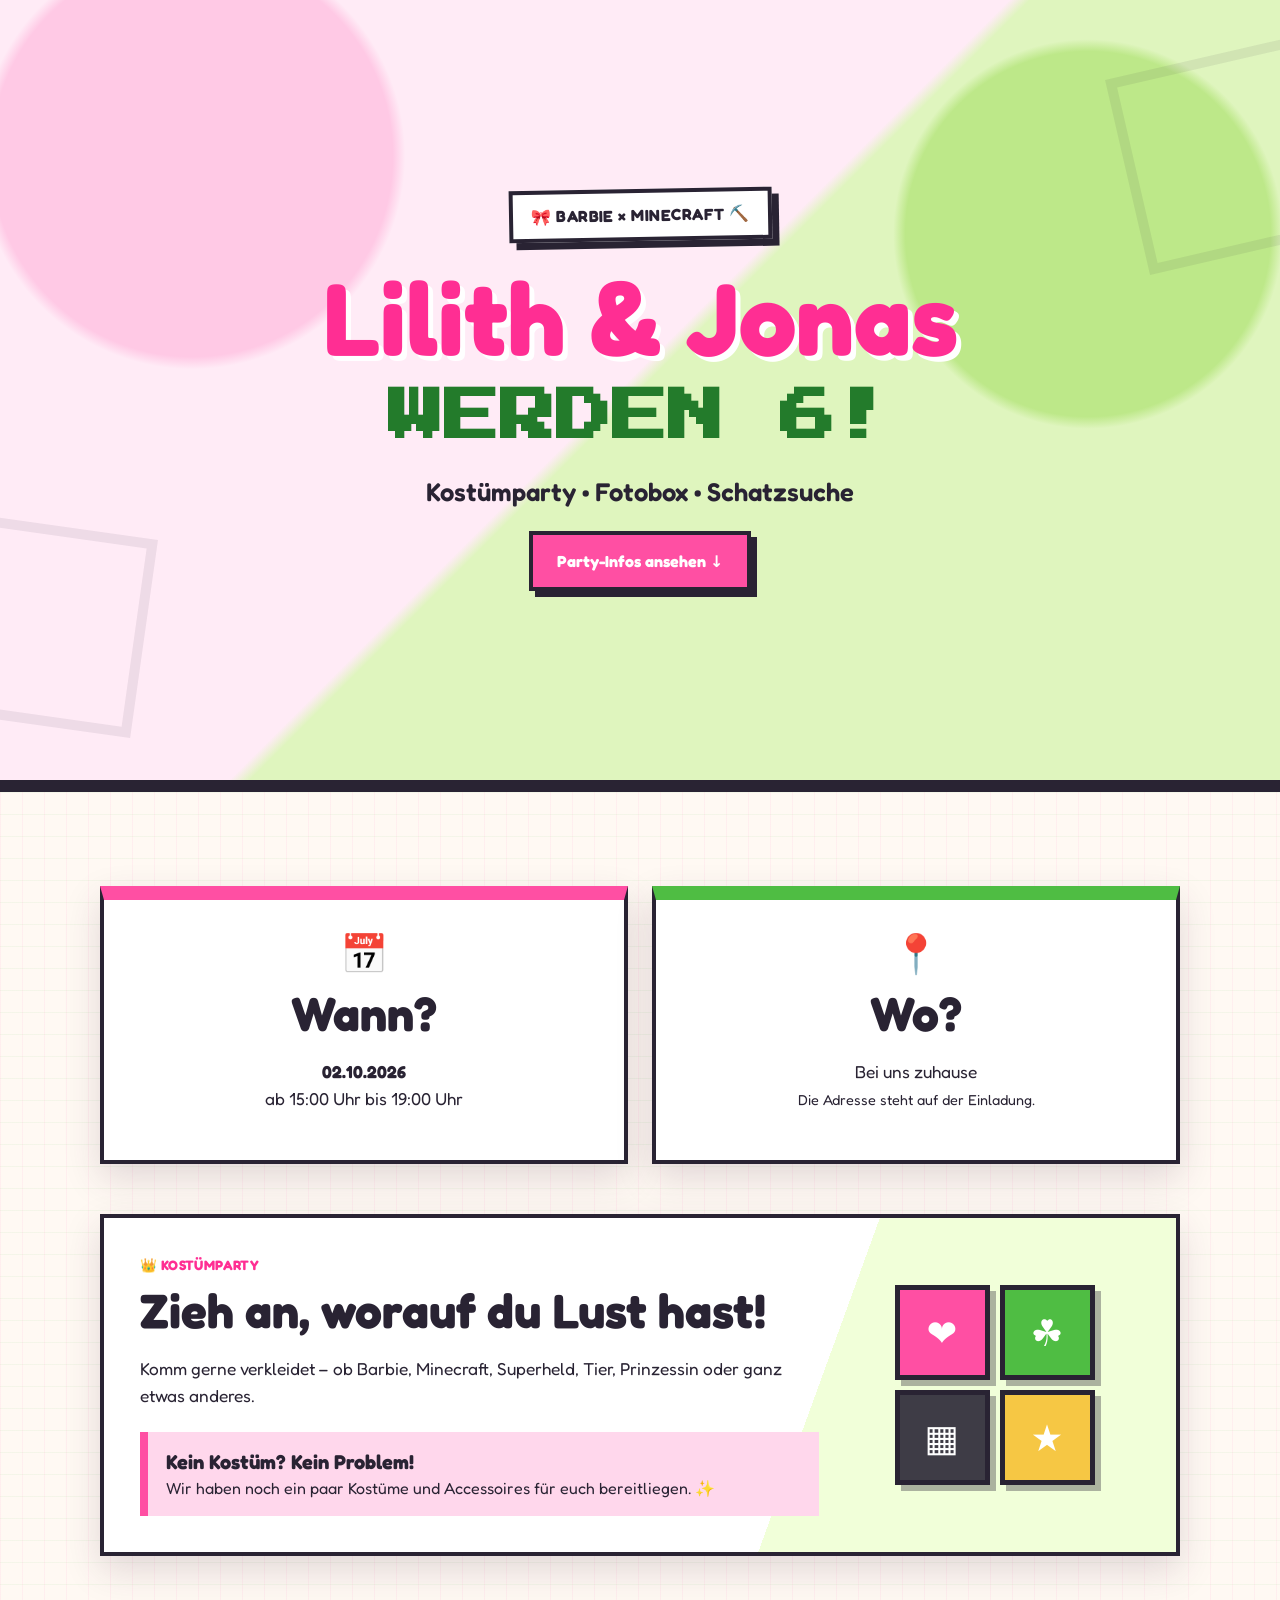
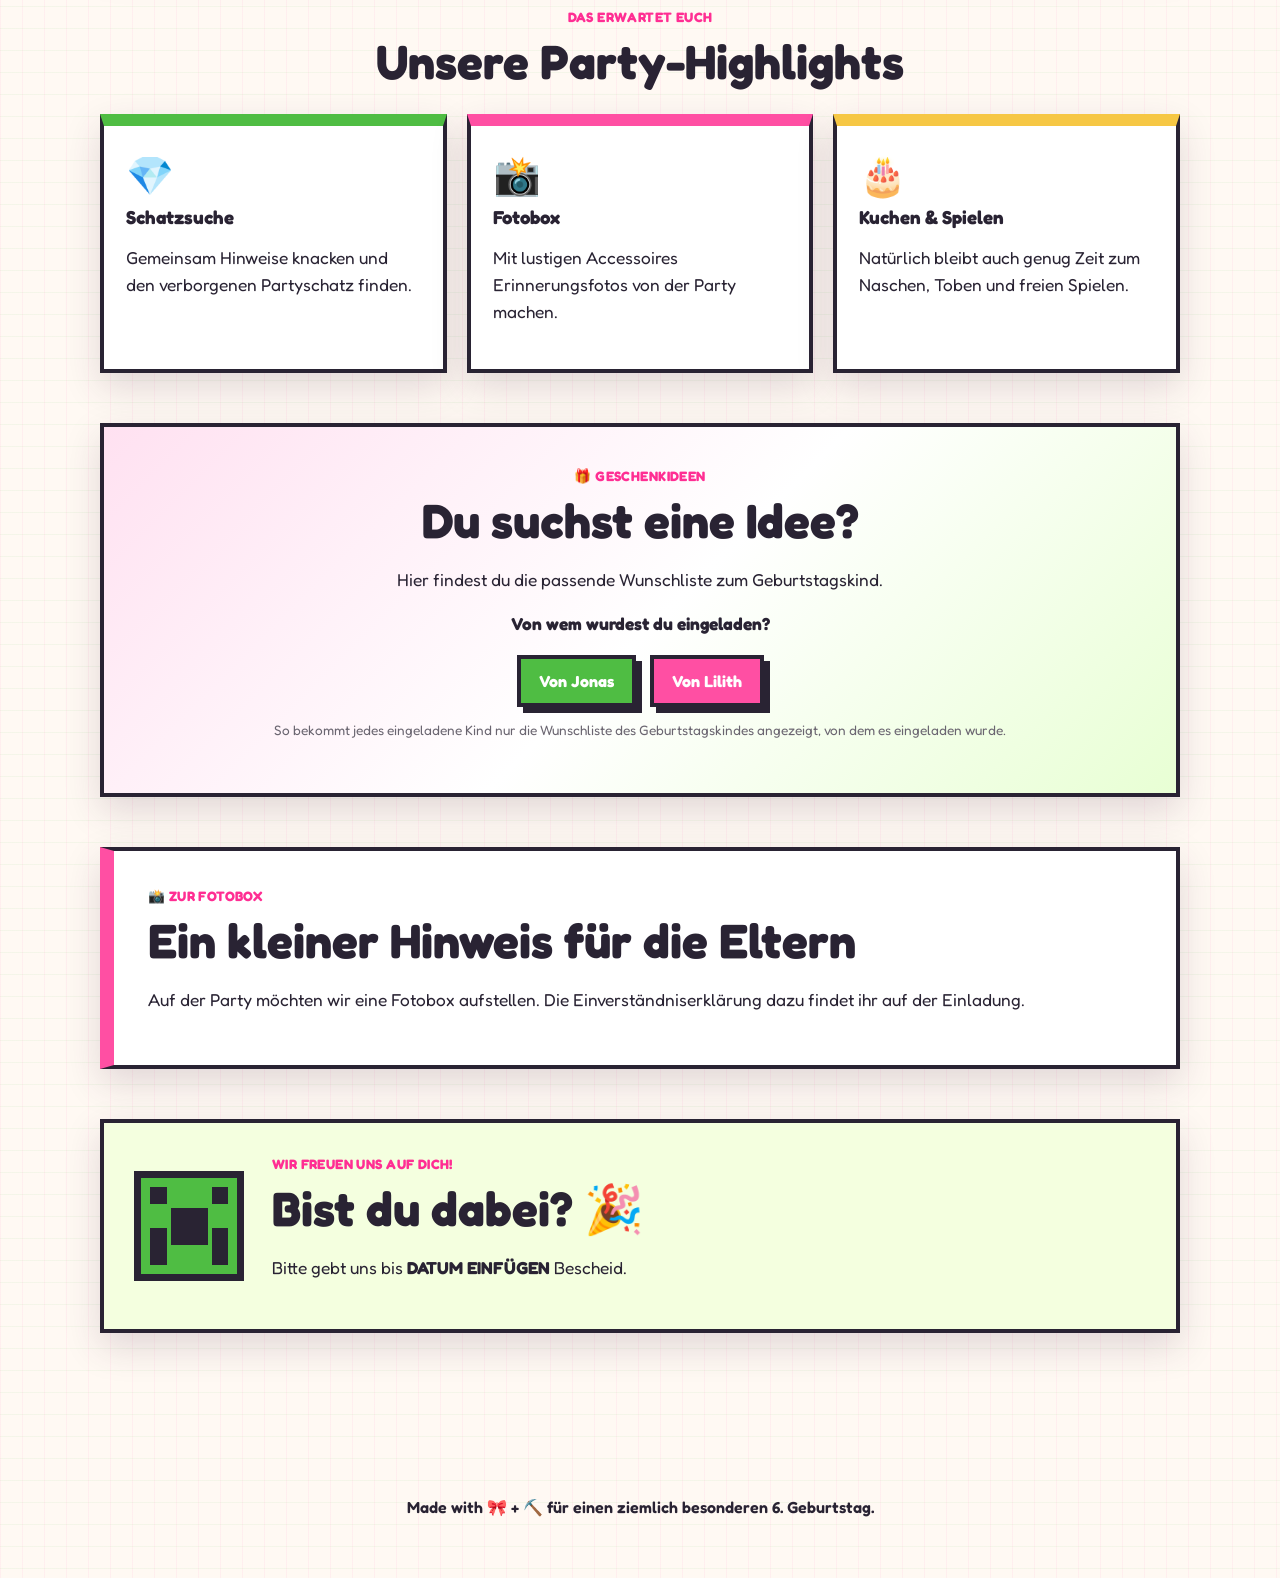
==== index.html @ b9fcafc7 "Update" ====
<!doctype html>
<html lang="de">
<head>
  <meta charset="utf-8">
  <meta name="viewport" content="width=device-width, initial-scale=1">
  <meta name="theme-color" content="#ff4fa3">
  <title>Lilith & Jonas werden 6!</title>
  <link rel="stylesheet" href="style.css">
</head>
<body>
  <div class="pixel-sky" aria-hidden="true"></div>

  <header class="hero">
    <div class="hero-inner">
      <div class="badge">🎀 BARBIE × MINECRAFT ⛏️</div>
      <h1>
        <span>Lilith &amp; Jonas</span>
        <strong>WERDEN 6!</strong>
      </h1>
      <p class="hero-sub">Kostümparty • Fotobox • Schatzsuche</p>
      <a class="cta primary" href="#party">Party-Infos ansehen ↓</a>
    </div>
  </header>

  <main id="party">
    <section class="cards info-grid">
      <article class="card pink">
        <div class="icon">📅</div>
        <h2>Wann?</h2>
        <p><strong>02.10.2026</strong><br>ab 15:00 Uhr bis 19:00 Uhr</p>
      </article>

      <article class="card green">
        <div class="icon">📍</div>
        <h2>Wo?</h2>
        <p>Bei uns zuhause<br><small>Die Adresse steht auf der Einladung.</small></p>
      </article>
    </section>

    <section class="split-section costume">
      <div class="section-copy">
        <span class="eyebrow">👑 Kostümparty</span>
        <h2>Zieh an, worauf du Lust hast!</h2>
        <p>Komm gerne verkleidet – ob Barbie, Minecraft, Superheld, Tier, Prinzessin oder ganz etwas anderes.</p>
        <div class="notice">
          <strong>Kein Kostüm? Kein Problem!</strong>
          <span>Wir haben noch ein paar Kostüme und Accessoires für euch bereitliegen. ✨</span>
        </div>
      </div>
      <div class="pixel-art" aria-label="Dekoration">
        <div class="block pink-block">❤</div>
        <div class="block green-block">☘</div>
        <div class="block black-block">▦</div>
        <div class="block gold-block">★</div>
      </div>
    </section>

    <section class="events">
      <span class="eyebrow">Das erwartet euch</span>
      <h2>Unsere Party-Highlights</h2>
      <div class="event-grid">
        <article class="event-card">
          <div class="event-emoji">💎</div>
          <h3>Schatzsuche</h3>
          <p>Gemeinsam Hinweise knacken und den verborgenen Partyschatz finden.</p>
        </article>
        <article class="event-card">
          <div class="event-emoji">📸</div>
          <h3>Fotobox</h3>
          <p>Mit lustigen Accessoires Erinnerungsfotos von der Party machen.</p>
        </article>
        <article class="event-card">
          <div class="event-emoji">🎂</div>
          <h3>Kuchen &amp; Spielen</h3>
          <p>Natürlich bleibt auch genug Zeit zum Naschen, Toben und freien Spielen.</p>
        </article>
      </div>
    </section>

    <section class="wishlist">
      <div>
        <span class="eyebrow">🎁 Geschenkideen</span>
        <h2 id="wishlist-title">Du suchst eine Idee?</h2>
        <p id="wishlist-text">Hier findest du die passende Wunschliste zum Geburtstagskind.</p>
      </div>

      <div id="wishlist-jonas" class="wishlist-person" hidden>
        <div class="wishlist-name">⛏️ Jonas</div>
        <a class="cta wishlist-btn"
           href="https://www.amazon.de/registries/gl/guest-view/292BCFZWU3ILB?ref_=cm_sw_r_cp_ud_ggr-subnav-share_X2VRXAADYX0TKFY9KPNA"
           target="_blank"
           rel="noopener noreferrer">
          🎁 Jonas' Wunschliste öffnen
        </a>
      </div>

      <div id="wishlist-lilith" class="wishlist-person" hidden>
        <div class="wishlist-name">🎀 Lilith</div>
        <a class="cta wishlist-btn"
           href="https://www.amazon.de/"
           target="_blank"
           rel="noopener noreferrer">
          🎁 Liliths Wunschliste öffnen
        </a>
      </div>

      <div id="wishlist-fallback" class="wishlist-fallback">
        <p><strong>Von wem wurdest du eingeladen?</strong></p>
        <div class="wishlist-choice">
          <a class="cta mini green-choice" href="?kind=jonas">Von Jonas</a>
          <a class="cta mini pink-choice" href="?kind=lilith">Von Lilith</a>
        </div>
      </div>

      <p class="tiny">So bekommt jedes eingeladene Kind nur die Wunschliste des Geburtstagskindes angezeigt, von dem es eingeladen wurde.</p>
    </section>

    <section class="photo-note">
      <span class="eyebrow">📸 Zur Fotobox</span>
      <h2>Ein kleiner Hinweis für die Eltern</h2>
      <p>Auf der Party möchten wir eine Fotobox aufstellen. Die Einverständniserklärung dazu findet ihr auf der Einladung.</p>
    </section>

    <section class="rsvp">
      <div class="creeper" aria-hidden="true">
        <span></span><span></span><span></span><span></span><span></span>
      </div>
      <div>
        <span class="eyebrow">Wir freuen uns auf dich!</span>
        <h2>Bist du dabei? 🎉</h2>
        <p>Bitte gebt uns bis <strong>DATUM EINFÜGEN</strong> Bescheid.</p>
      </div>
    </section>
  </main>

  <footer>
    <p>Made with 🎀 + ⛏️ für einen ziemlich besonderen 6. Geburtstag.</p>
  </footer>

  <script>
    const params = new URLSearchParams(window.location.search);
    const kind = (params.get("kind") || "").toLowerCase();

    const jonas = document.getElementById("wishlist-jonas");
    const lilith = document.getElementById("wishlist-lilith");
    const fallback = document.getElementById("wishlist-fallback");
    const title = document.getElementById("wishlist-title");
    const text = document.getElementById("wishlist-text");

    if (kind === "jonas") {
      jonas.hidden = false;
      fallback.hidden = true;
      title.textContent = "Geschenkideen für Jonas";
      text.textContent = "Du wurdest von Jonas eingeladen? Dann findest du hier seine Wunschliste.";
    } else if (kind === "lilith") {
      lilith.hidden = false;
      fallback.hidden = true;
      title.textContent = "Geschenkideen für Lilith";
      text.textContent = "Du wurdest von Lilith eingeladen? Dann findest du hier ihre Wunschliste.";
    }
  </script>

</body>
</html>
---- style.css ----
@import url('https://fonts.googleapis.com/css2?family=Fredoka:wght@500;600;700&family=Press+Start+2P&display=swap');

:root{
  --pink:#ff4fa3;
  --pink-soft:#ffd7ec;
  --hot-pink:#ff2e93;
  --green:#4fbd43;
  --green-dark:#237b2b;
  --lime:#a8df63;
  --cream:#fff9f3;
  --ink:#292333;
  --white:#fff;
  --shadow:0 14px 35px rgba(70,40,70,.16);
}

*{box-sizing:border-box}

html{scroll-behavior:smooth}

body{
  margin:0;
  font-family:"Fredoka",system-ui,sans-serif;
  color:var(--ink);
  background:
    linear-gradient(90deg,rgba(255,79,163,.06) 1px,transparent 1px),
    linear-gradient(rgba(79,189,67,.06) 1px,transparent 1px),
    var(--cream);
  background-size:22px 22px;
}

.hero{
  min-height:88vh;
  display:grid;
  place-items:center;
  padding:48px 20px;
  position:relative;
  overflow:hidden;
  background:
    radial-gradient(circle at 15% 20%,#ffc9e5 0 16%,transparent 17%),
    radial-gradient(circle at 85% 30%,#bde889 0 15%,transparent 16%),
    linear-gradient(135deg,#ffebf6 0 49%,#dff5be 50% 100%);
  border-bottom:12px solid var(--ink);
}

.hero:before,.hero:after{
  content:"";
  position:absolute;
  width:180px;height:180px;
  border:10px solid var(--ink);
  transform:rotate(8deg);
  opacity:.08;
}
.hero:before{left:-55px;bottom:55px}
.hero:after{right:-45px;top:55px;transform:rotate(-13deg)}

.hero-inner{
  max-width:900px;
  text-align:center;
  position:relative;
  z-index:1;
}

.badge,.eyebrow{
  display:inline-block;
  font-weight:700;
  letter-spacing:.03em;
  text-transform:uppercase;
}

.badge{
  padding:12px 18px;
  background:var(--white);
  border:4px solid var(--ink);
  box-shadow:7px 7px 0 var(--ink);
  transform:rotate(-1deg);
}

h1{
  margin:28px 0 10px;
  line-height:.95;
}
h1 span{
  display:block;
  font-size:clamp(2.8rem,8vw,6.8rem);
  color:var(--hot-pink);
  text-shadow:5px 5px 0 #fff;
}
h1 strong{
  display:block;
  margin-top:16px;
  font-family:"Press Start 2P",monospace;
  font-size:clamp(1.45rem,4.5vw,3.5rem);
  color:var(--green-dark);
  line-height:1.25;
}

.hero-sub{
  font-size:clamp(1.1rem,3vw,1.6rem);
  font-weight:600;
  margin:24px 0;
}

.cta{
  display:inline-block;
  padding:16px 24px;
  text-decoration:none;
  font-weight:700;
  border:4px solid var(--ink);
  box-shadow:6px 6px 0 var(--ink);
  transition:.16s ease;
}
.cta:hover{transform:translate(3px,3px);box-shadow:3px 3px 0 var(--ink)}
.primary{background:var(--pink);color:white}

main{
  width:min(1080px,calc(100% - 32px));
  margin:0 auto;
  padding:44px 0 70px;
}

section{margin:50px 0}

.info-grid{
  display:grid;
  grid-template-columns:repeat(2,1fr);
  gap:24px;
}

.card,.event-card,.wishlist,.photo-note,.rsvp,.split-section{
  background:white;
  border:4px solid var(--ink);
  box-shadow:var(--shadow);
}

.card{
  padding:30px;
  text-align:center;
}
.card.pink{border-top:14px solid var(--pink)}
.card.green{border-top:14px solid var(--green)}
.icon,.event-emoji{font-size:2.4rem}
.card h2,.event-card h3{margin:.45rem 0}

.split-section{
  display:grid;
  grid-template-columns:1.4fr .6fr;
  gap:30px;
  padding:36px;
  background:linear-gradient(110deg,#fff 0 65%,#f1ffd9 65% 100%);
}

.eyebrow{color:var(--hot-pink);font-size:.85rem}
section h2{font-size:clamp(2rem,5vw,3rem);margin:.4rem 0 1rem}
section p{font-size:1.08rem;line-height:1.55}

.notice{
  margin-top:22px;
  padding:18px;
  background:var(--pink-soft);
  border-left:8px solid var(--pink);
}
.notice strong,.notice span{display:block}
.notice strong{font-size:1.25rem;margin-bottom:4px}

.pixel-art{
  display:grid;
  grid-template-columns:repeat(2,95px);
  justify-content:center;
  align-content:center;
  gap:10px;
}
.block{
  aspect-ratio:1;
  display:grid;
  place-items:center;
  color:white;
  font-size:2.3rem;
  border:5px solid var(--ink);
  box-shadow:6px 6px 0 rgba(41,35,51,.35);
}
.pink-block{background:var(--pink)}
.green-block{background:var(--green)}
.black-block{background:#3e3c46}
.gold-block{background:#f6c744}

.events{text-align:center}
.event-grid{
  margin-top:24px;
  display:grid;
  grid-template-columns:repeat(3,1fr);
  gap:20px;
}
.event-card{
  padding:26px 22px;
  text-align:left;
  min-height:220px;
}
.event-card:nth-child(1){border-top:12px solid var(--green)}
.event-card:nth-child(2){border-top:12px solid var(--pink)}
.event-card:nth-child(3){border-top:12px solid #f6c744}

.wishlist{
  padding:38px;
  text-align:center;
  background:linear-gradient(135deg,#ffe1f1,#fff 52%,#e8ffd4);
}
.wishlist-btn{
  margin:12px 0 4px;
  background:#ffd814;
  color:#1f1f1f;
}
.tiny{font-size:.85rem;color:#6a6570}
code{background:#f1edf2;padding:2px 5px;border-radius:4px}

.photo-note{padding:34px;border-left:14px solid var(--pink)}

.rsvp{
  padding:30px;
  display:flex;
  align-items:center;
  gap:28px;
  background:#f4ffdf;
}
.creeper{
  width:110px;
  height:110px;
  background:var(--green);
  border:7px solid var(--ink);
  display:grid;
  grid-template:repeat(4,1fr)/repeat(4,1fr);
  gap:4px;
  padding:9px;
  flex:0 0 auto;
}
.creeper span{background:var(--ink)}
.creeper span:nth-child(1){grid-area:1/1/2/2}
.creeper span:nth-child(2){grid-area:1/4/2/5}
.creeper span:nth-child(3){grid-area:2/2/4/4}
.creeper span:nth-child(4){grid-area:3/1/5/2}
.creeper span:nth-child(5){grid-area:3/4/5/5}

footer{
  text-align:center;
  padding:28px 18px 45px;
  font-weight:600;
}

@media (max-width:760px){
  .hero{min-height:76vh}
  .info-grid,.event-grid,.split-section{grid-template-columns:1fr}
  .pixel-art{grid-template-columns:repeat(4,58px)}
  .block{font-size:1.5rem}
  .rsvp{align-items:flex-start}
}

@media (max-width:480px){
  main{width:min(100% - 20px,1080px)}
  .badge{font-size:.82rem}
  .card,.event-card,.wishlist,.photo-note,.rsvp,.split-section{border-width:3px}
  .split-section,.wishlist,.photo-note{padding:24px 20px}
  .rsvp{flex-direction:column}
}


.wishlist-person{
  margin:20px auto 8px;
  padding:20px;
  max-width:520px;
  border:3px solid var(--ink);
  background:white;
}
.wishlist-name{
  font-size:1.5rem;
  font-weight:700;
  margin-bottom:12px;
}
.wishlist-choice{
  display:flex;
  gap:14px;
  justify-content:center;
  flex-wrap:wrap;
  margin-top:14px;
}
.cta.mini{
  padding:12px 18px;
}
.green-choice{
  background:var(--green);
  color:white;
}
.pink-choice{
  background:var(--pink);
  color:white;
}
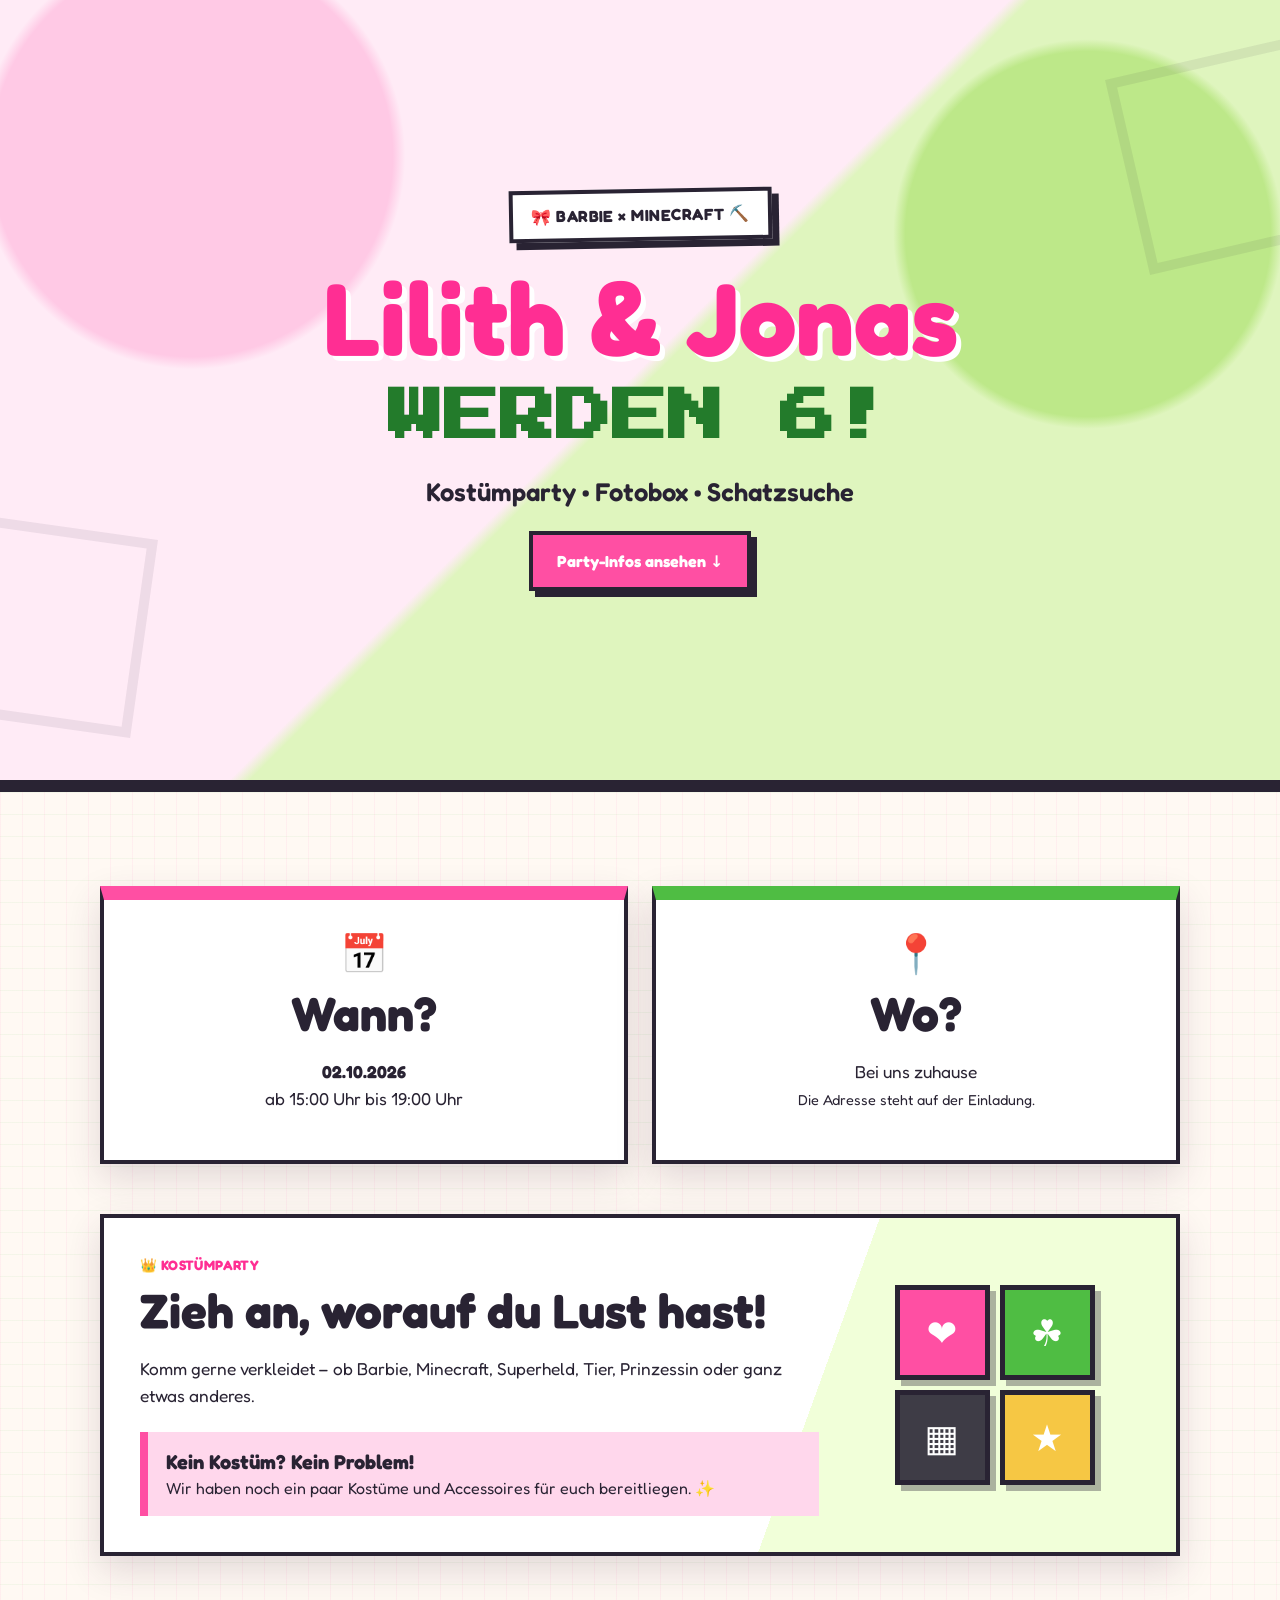
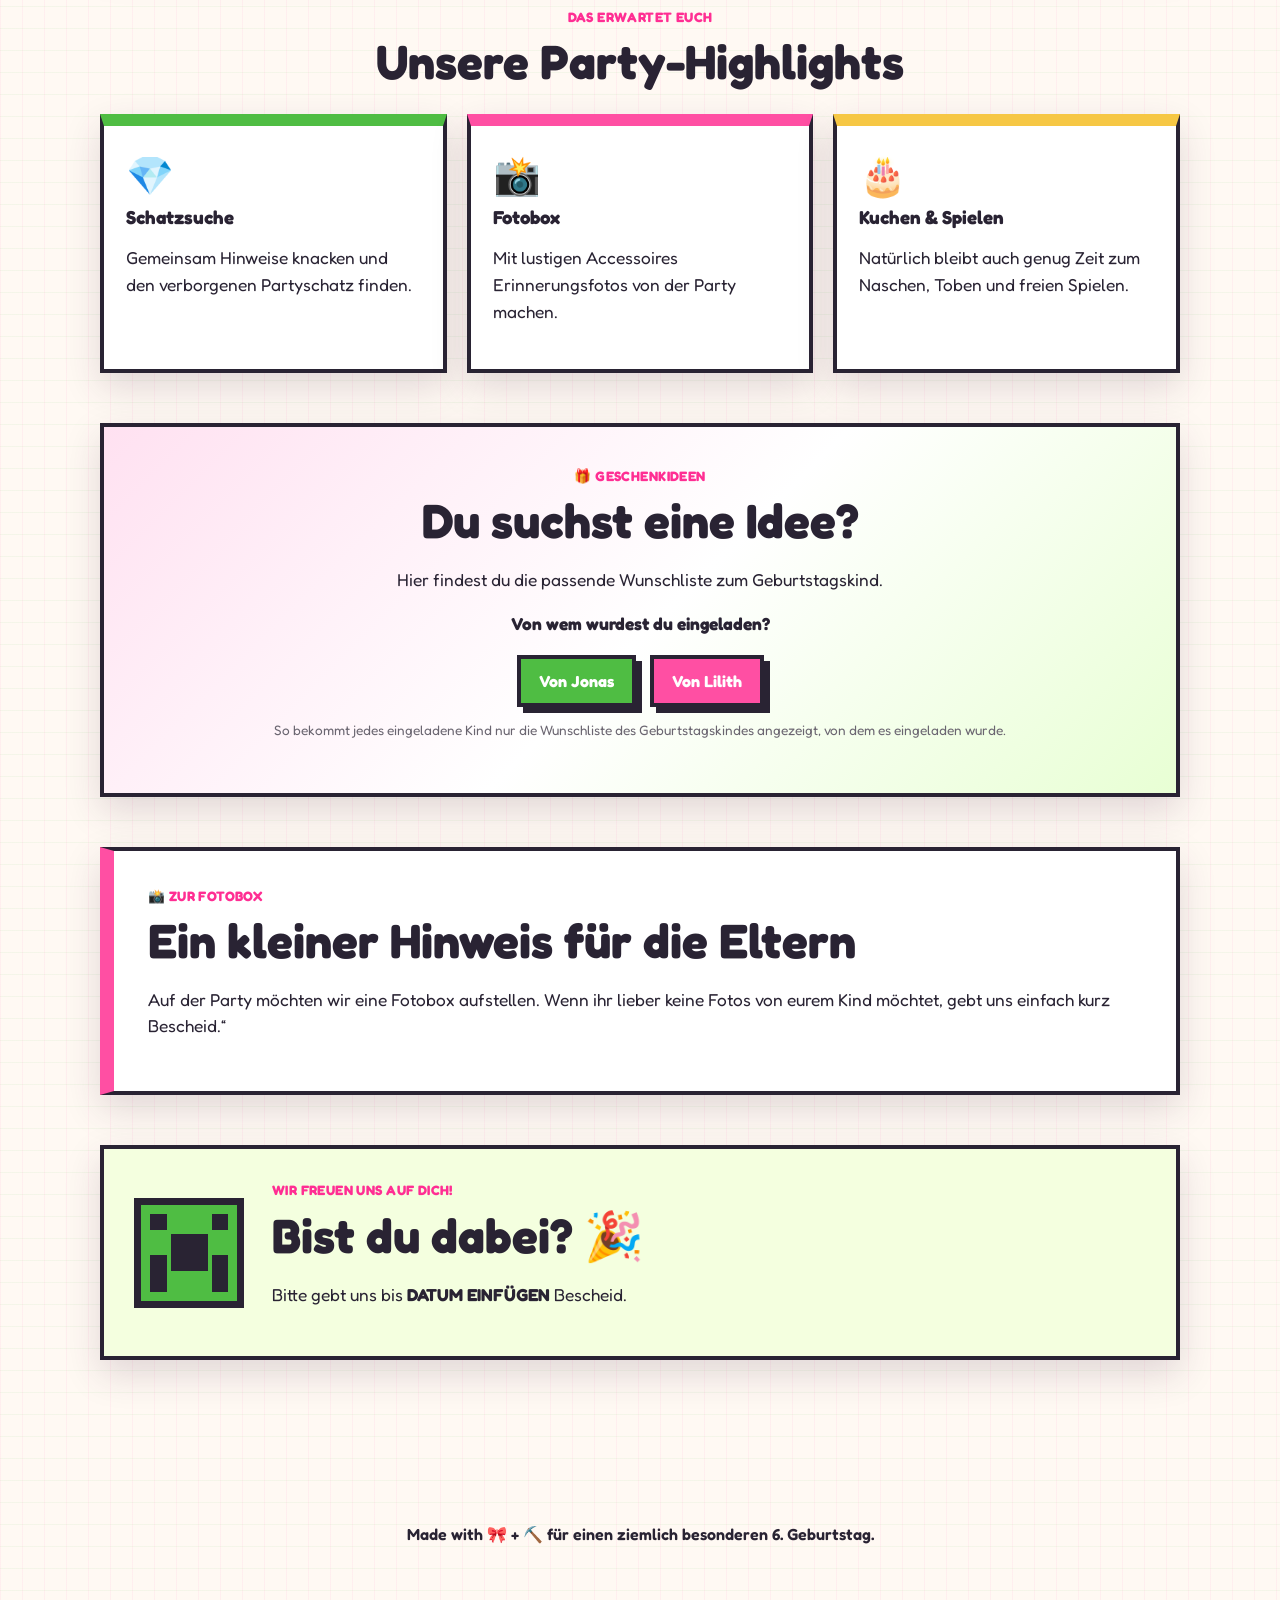
==== commit 348e3fb2: "Update" ====
--- a/index.html
+++ b/index.html
@@ -97,7 +97,7 @@
       <div id="wishlist-lilith" class="wishlist-person" hidden>
         <div class="wishlist-name">🎀 Lilith</div>
         <a class="cta wishlist-btn"
-           href="https://www.amazon.de/"
+           href="https://www.amazon.de/registries/gl/guest-view/V8XU3TS68GVJ?ref_=cm_sw_r_cp_ud_ggr-subnav-share_PNBYF8F6V0CM4G70T52D"
            target="_blank"
            rel="noopener noreferrer">
           🎁 Liliths Wunschliste öffnen
@@ -118,7 +118,7 @@
     <section class="photo-note">
       <span class="eyebrow">📸 Zur Fotobox</span>
       <h2>Ein kleiner Hinweis für die Eltern</h2>
-      <p>Auf der Party möchten wir eine Fotobox aufstellen. Die Einverständniserklärung dazu findet ihr auf der Einladung.</p>
+      <p>Auf der Party möchten wir eine Fotobox aufstellen. Wenn ihr lieber keine Fotos von eurem Kind möchtet, gebt uns einfach kurz Bescheid.“</p>
     </section>
 
     <section class="rsvp">
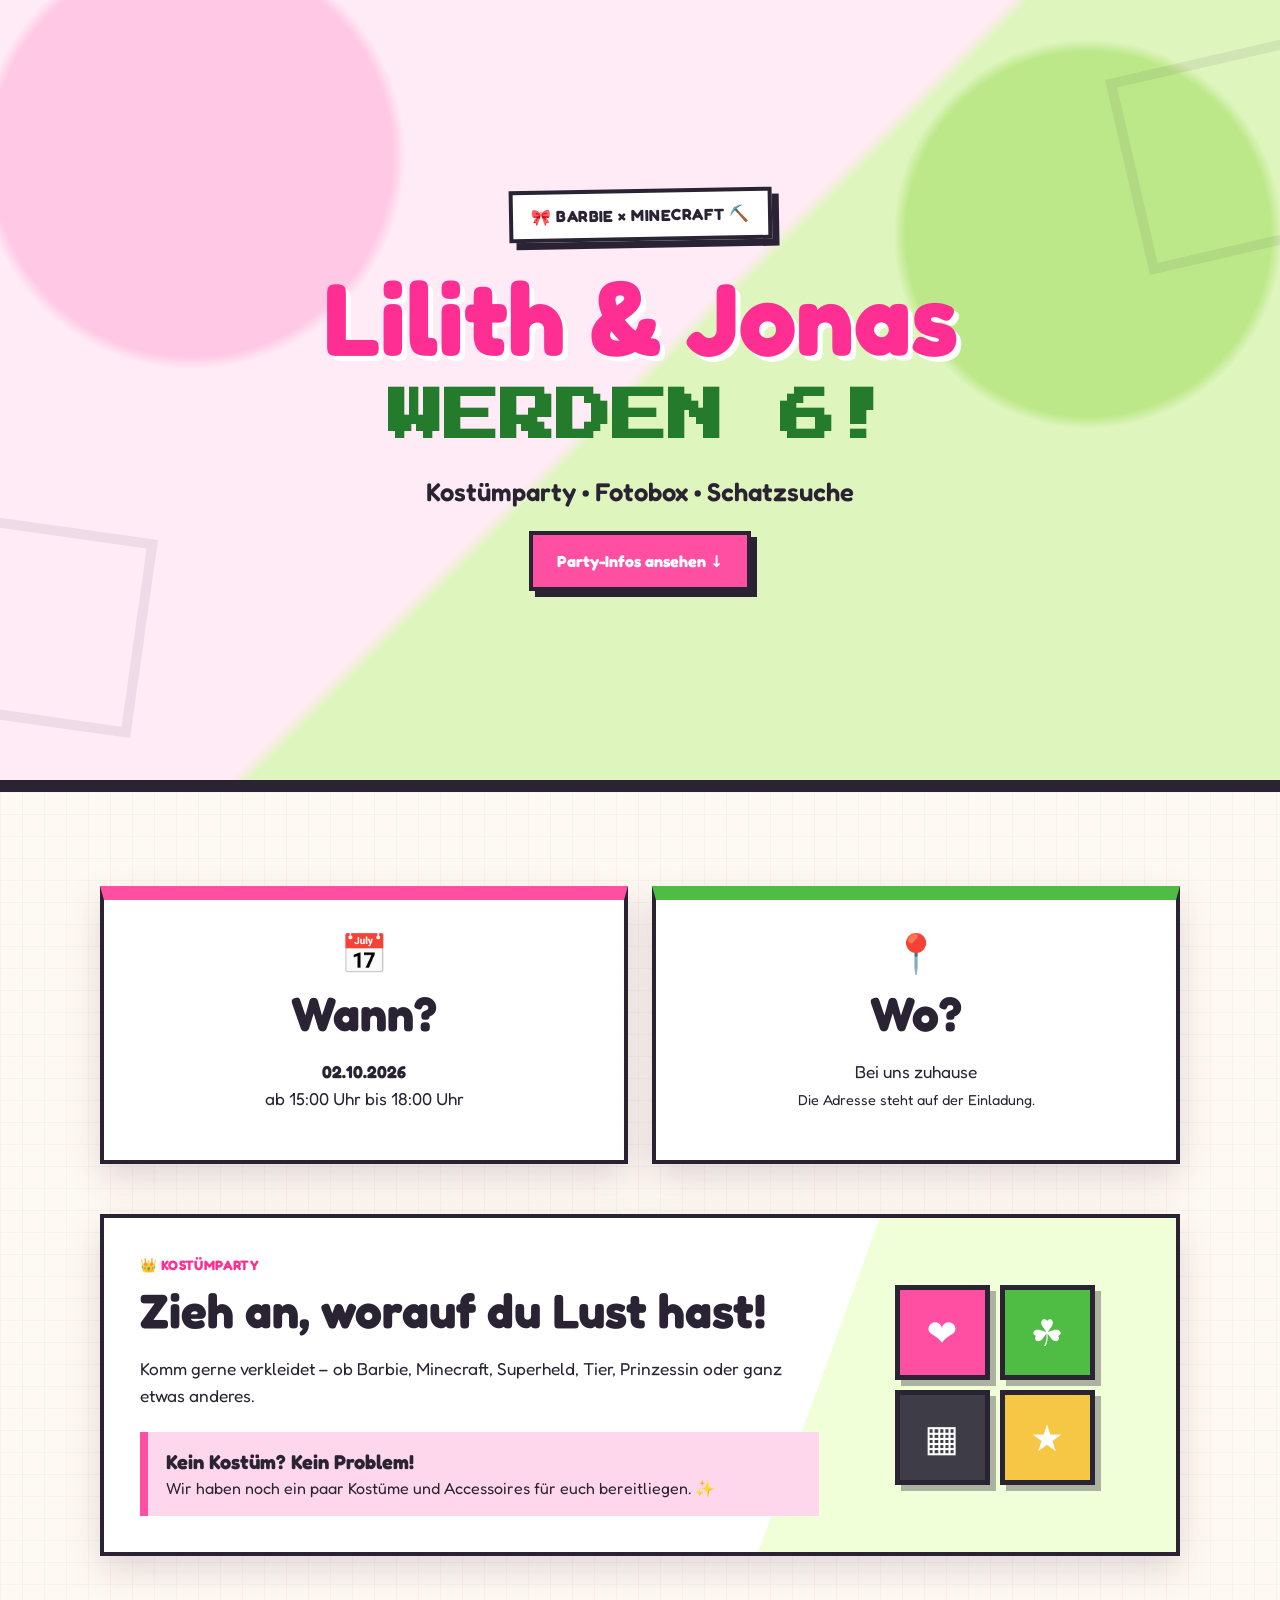
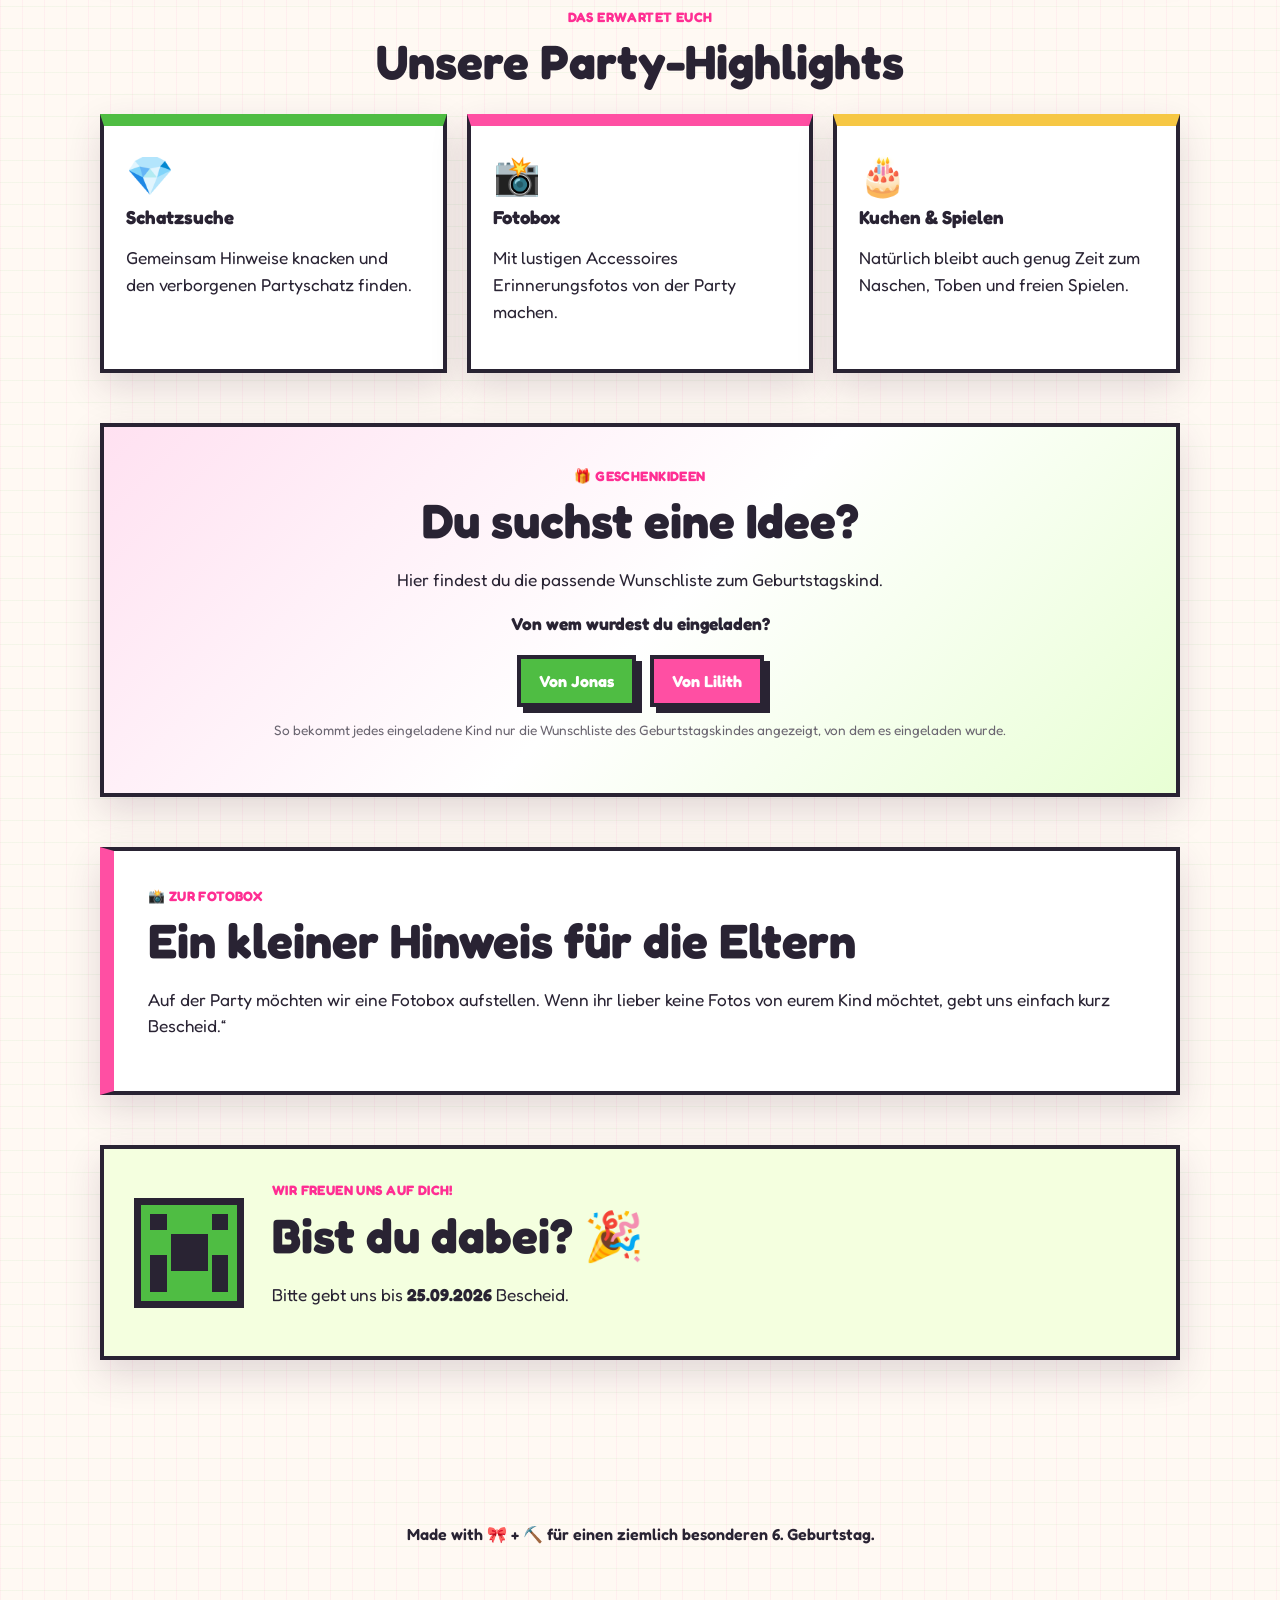
==== commit 0edab6c3: "Update" ====
--- a/index.html
+++ b/index.html
@@ -27,7 +27,7 @@
       <article class="card pink">
         <div class="icon">📅</div>
         <h2>Wann?</h2>
-        <p><strong>02.10.2026</strong><br>ab 15:00 Uhr bis 19:00 Uhr</p>
+        <p><strong>02.10.2026</strong><br>ab 15:00 Uhr bis 18:00 Uhr</p>
       </article>
 
       <article class="card green">
@@ -128,7 +128,7 @@
       <div>
         <span class="eyebrow">Wir freuen uns auf dich!</span>
         <h2>Bist du dabei? 🎉</h2>
-        <p>Bitte gebt uns bis <strong>DATUM EINFÜGEN</strong> Bescheid.</p>
+        <p>Bitte gebt uns bis <strong>25.09.2026</strong> Bescheid.</p>
       </div>
     </section>
   </main>
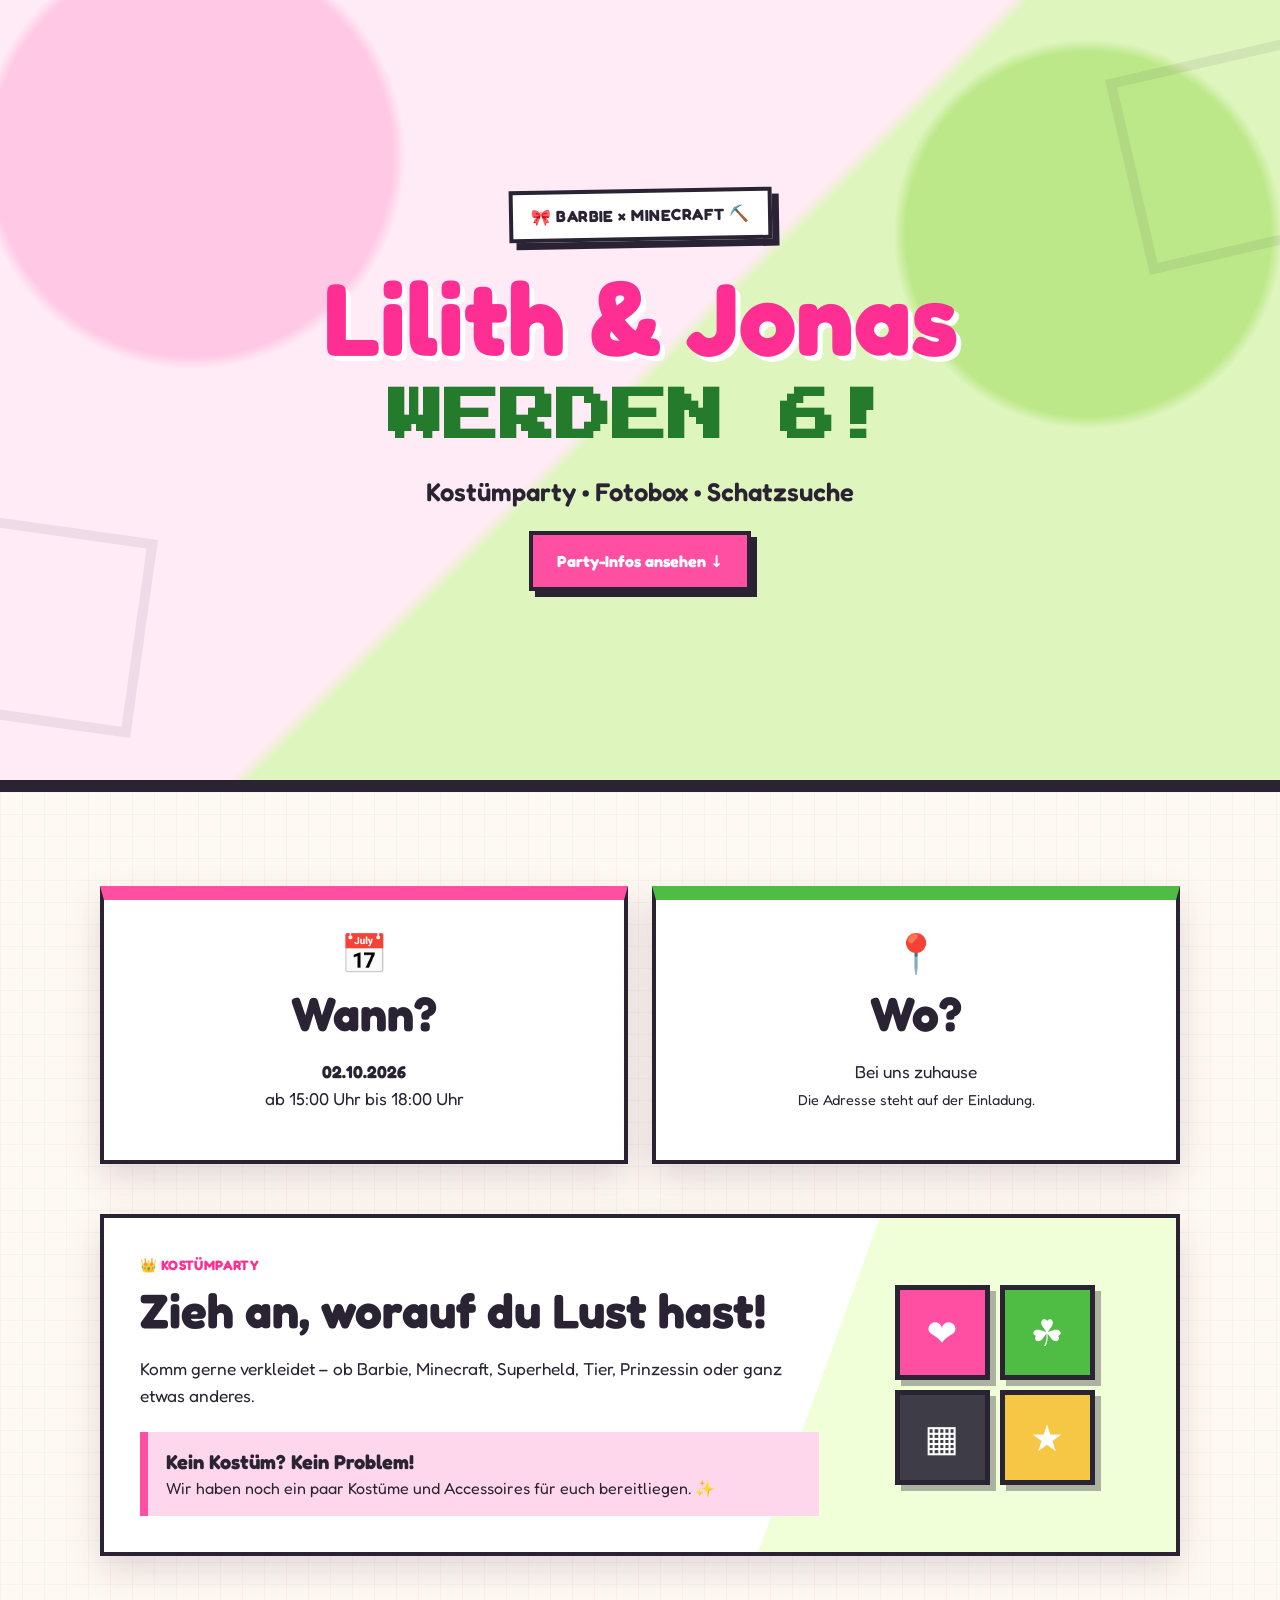
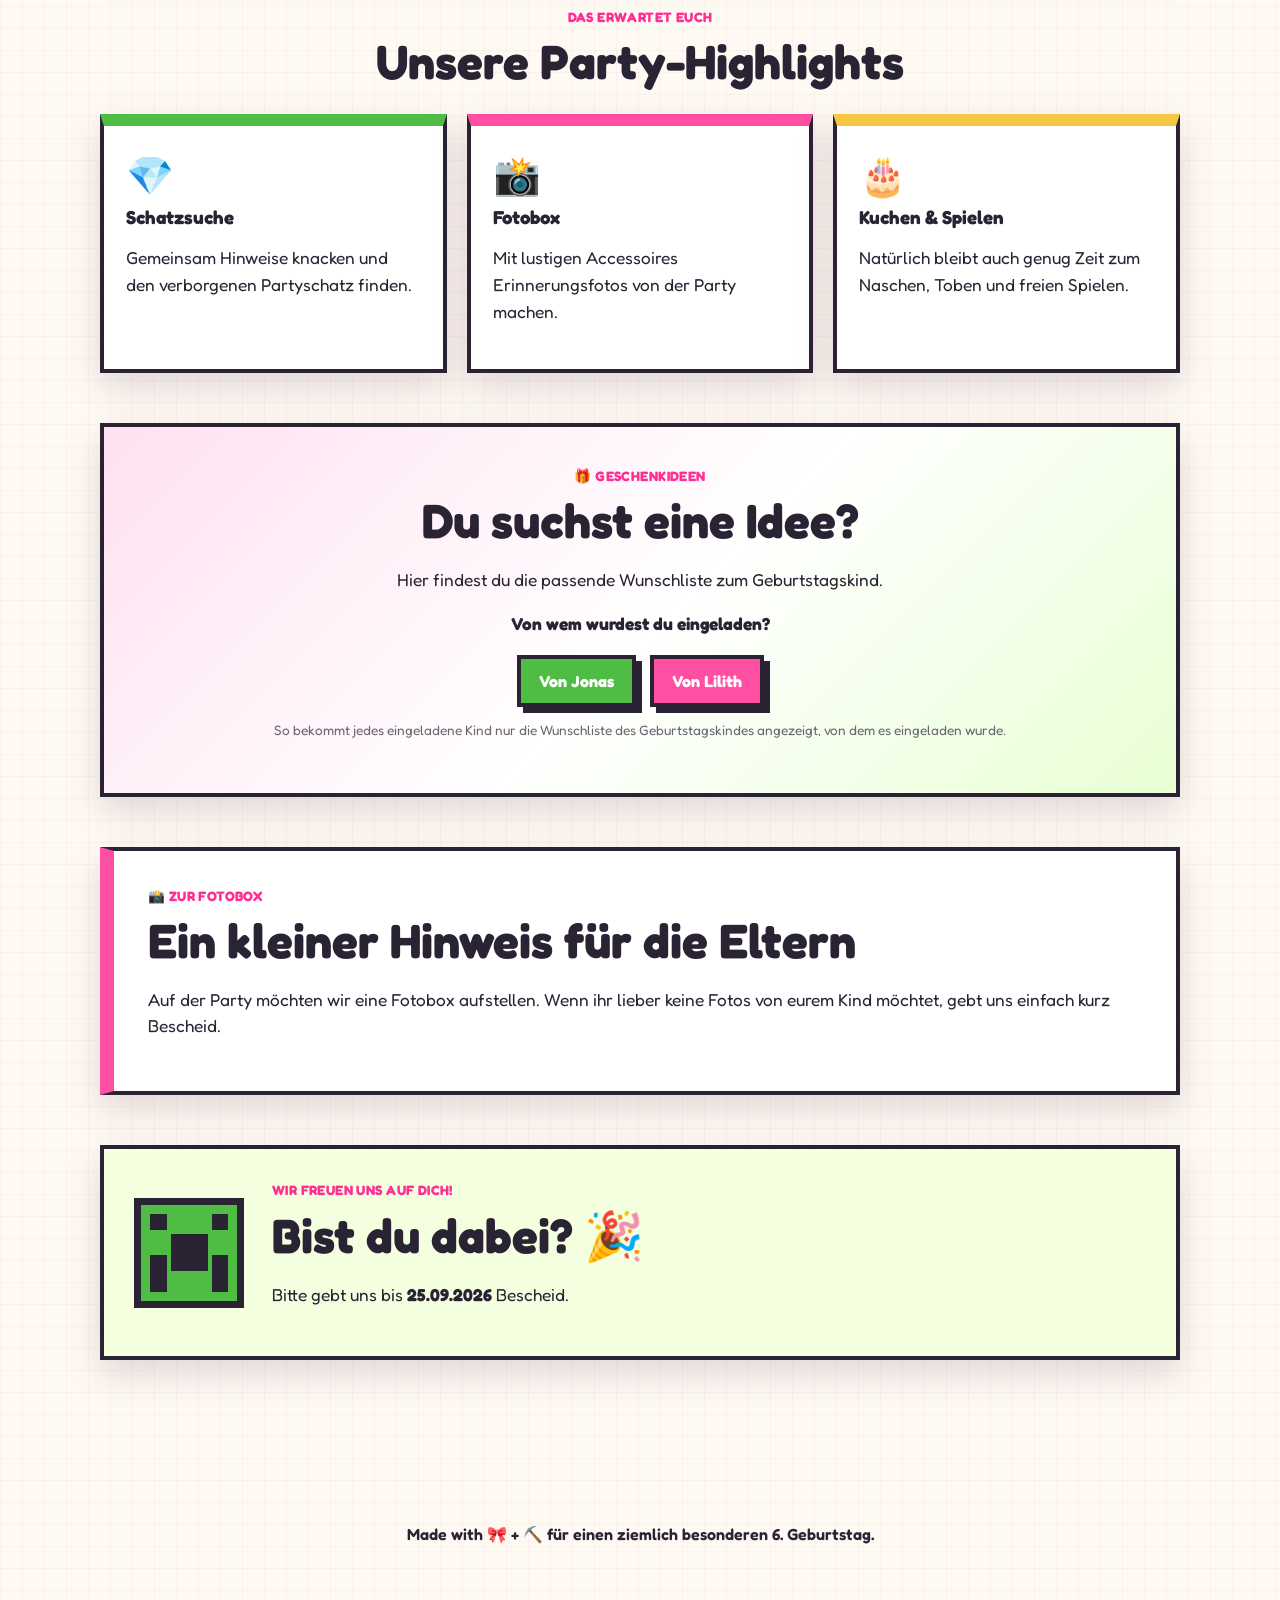
==== commit c12d8499: "Update" ====
--- a/index.html
+++ b/index.html
@@ -118,7 +118,7 @@
     <section class="photo-note">
       <span class="eyebrow">📸 Zur Fotobox</span>
       <h2>Ein kleiner Hinweis für die Eltern</h2>
-      <p>Auf der Party möchten wir eine Fotobox aufstellen. Wenn ihr lieber keine Fotos von eurem Kind möchtet, gebt uns einfach kurz Bescheid.“</p>
+      <p>Auf der Party möchten wir eine Fotobox aufstellen. Wenn ihr lieber keine Fotos von eurem Kind möchtet, gebt uns einfach kurz Bescheid.</p>
     </section>
 
     <section class="rsvp">
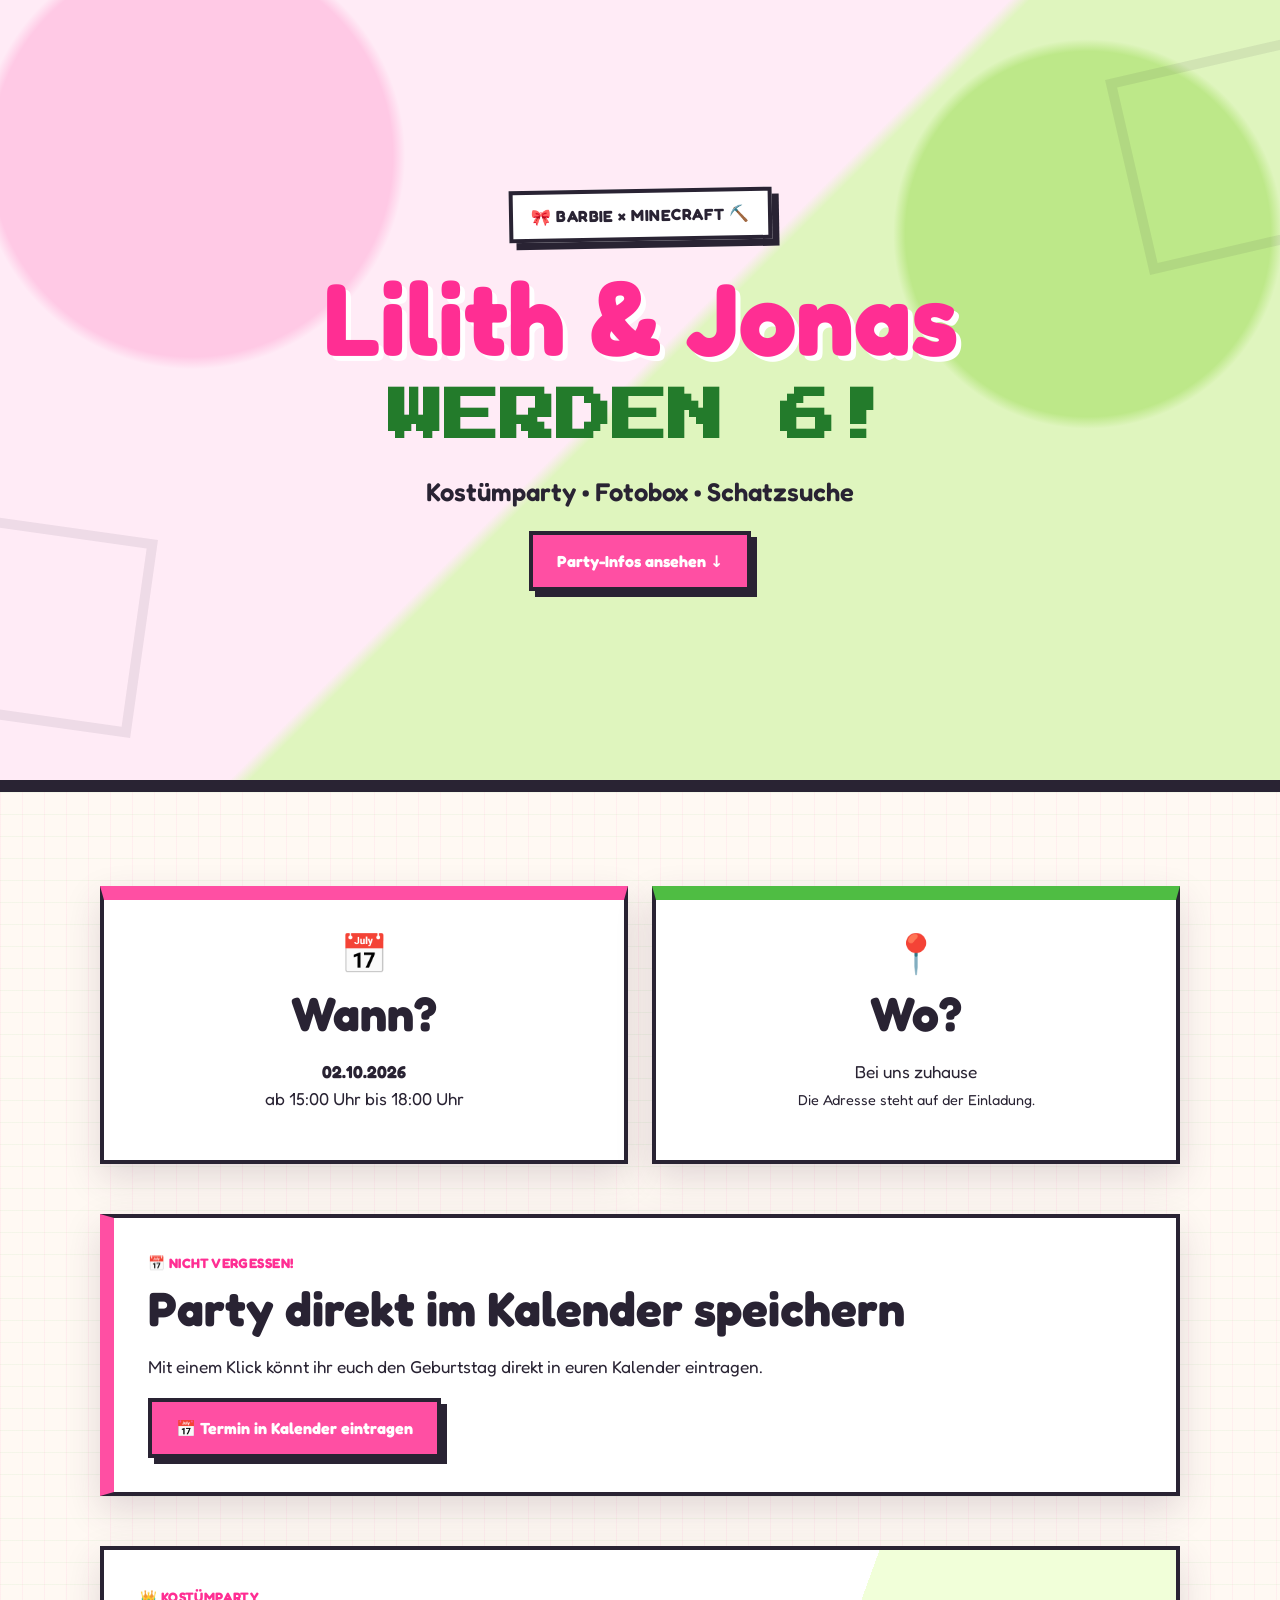
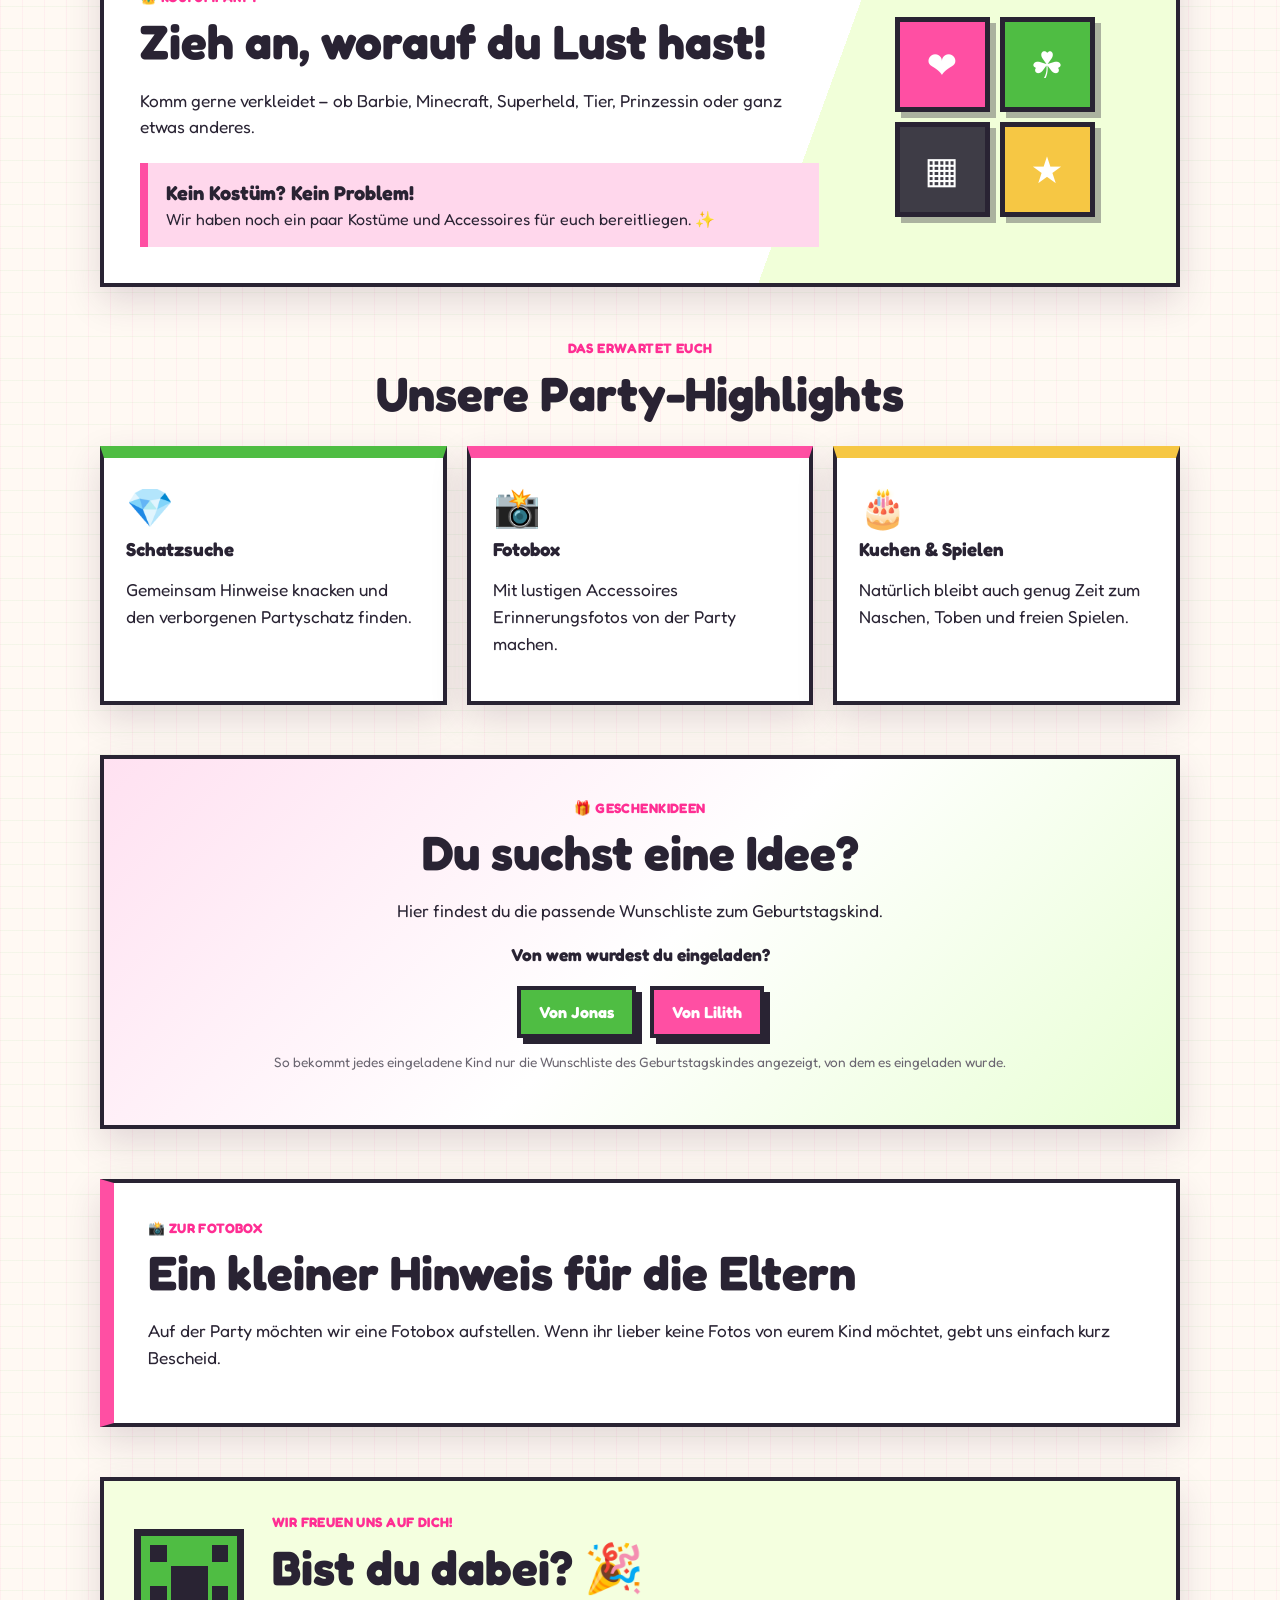
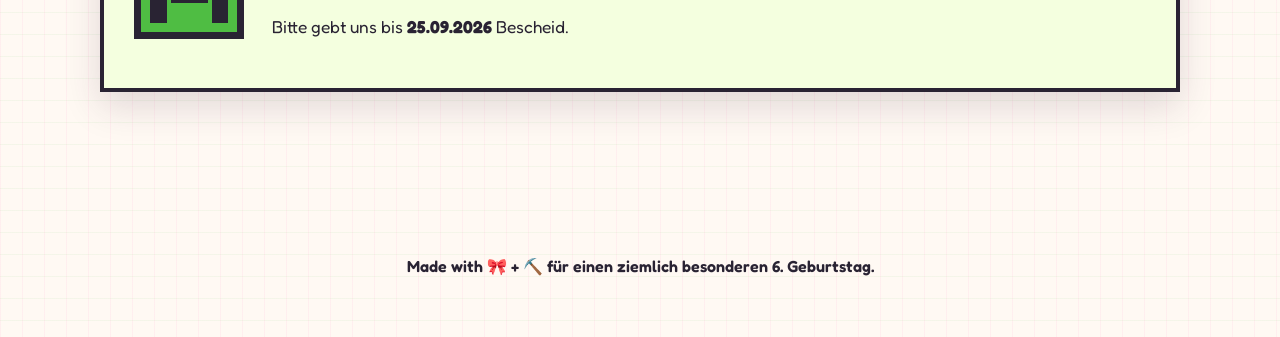
==== commit 25f1b8a4: "update" ====
--- a/index.html
+++ b/index.html
@@ -35,6 +35,15 @@
         <h2>Wo?</h2>
         <p>Bei uns zuhause<br><small>Die Adresse steht auf der Einladung.</small></p>
       </article>
+    </section>
+
+    <section class="photo-note">
+      <span class="eyebrow">📅 Nicht vergessen!</span>
+      <h2>Party direkt im Kalender speichern</h2>
+      <p>Mit einem Klick könnt ihr euch den Geburtstag direkt in euren Kalender eintragen.</p>
+      <a class="cta primary" href="geburtstag.ics">
+        📅 Termin in Kalender eintragen
+      </a>
     </section>
 
     <section class="split-section costume">
@@ -161,4 +170,4 @@
   </script>
 
 </body>
-</html>
+</html>
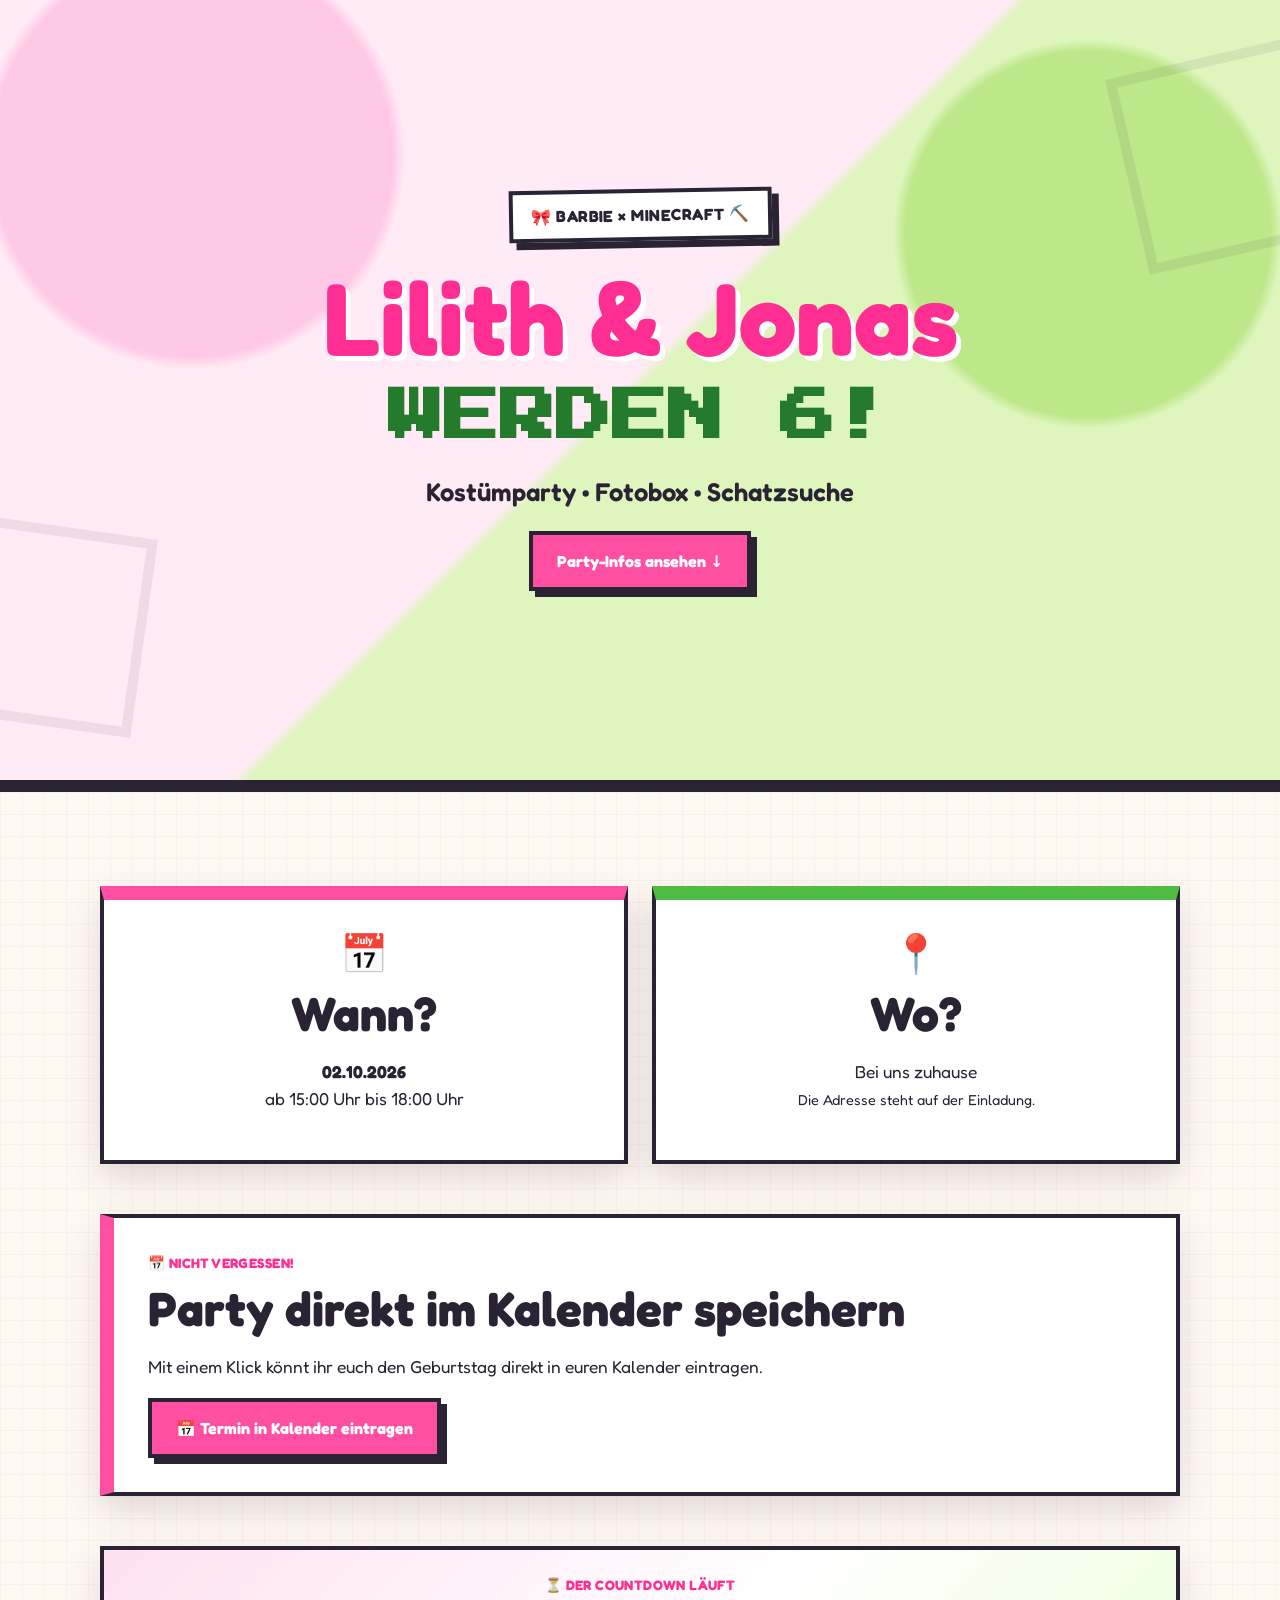
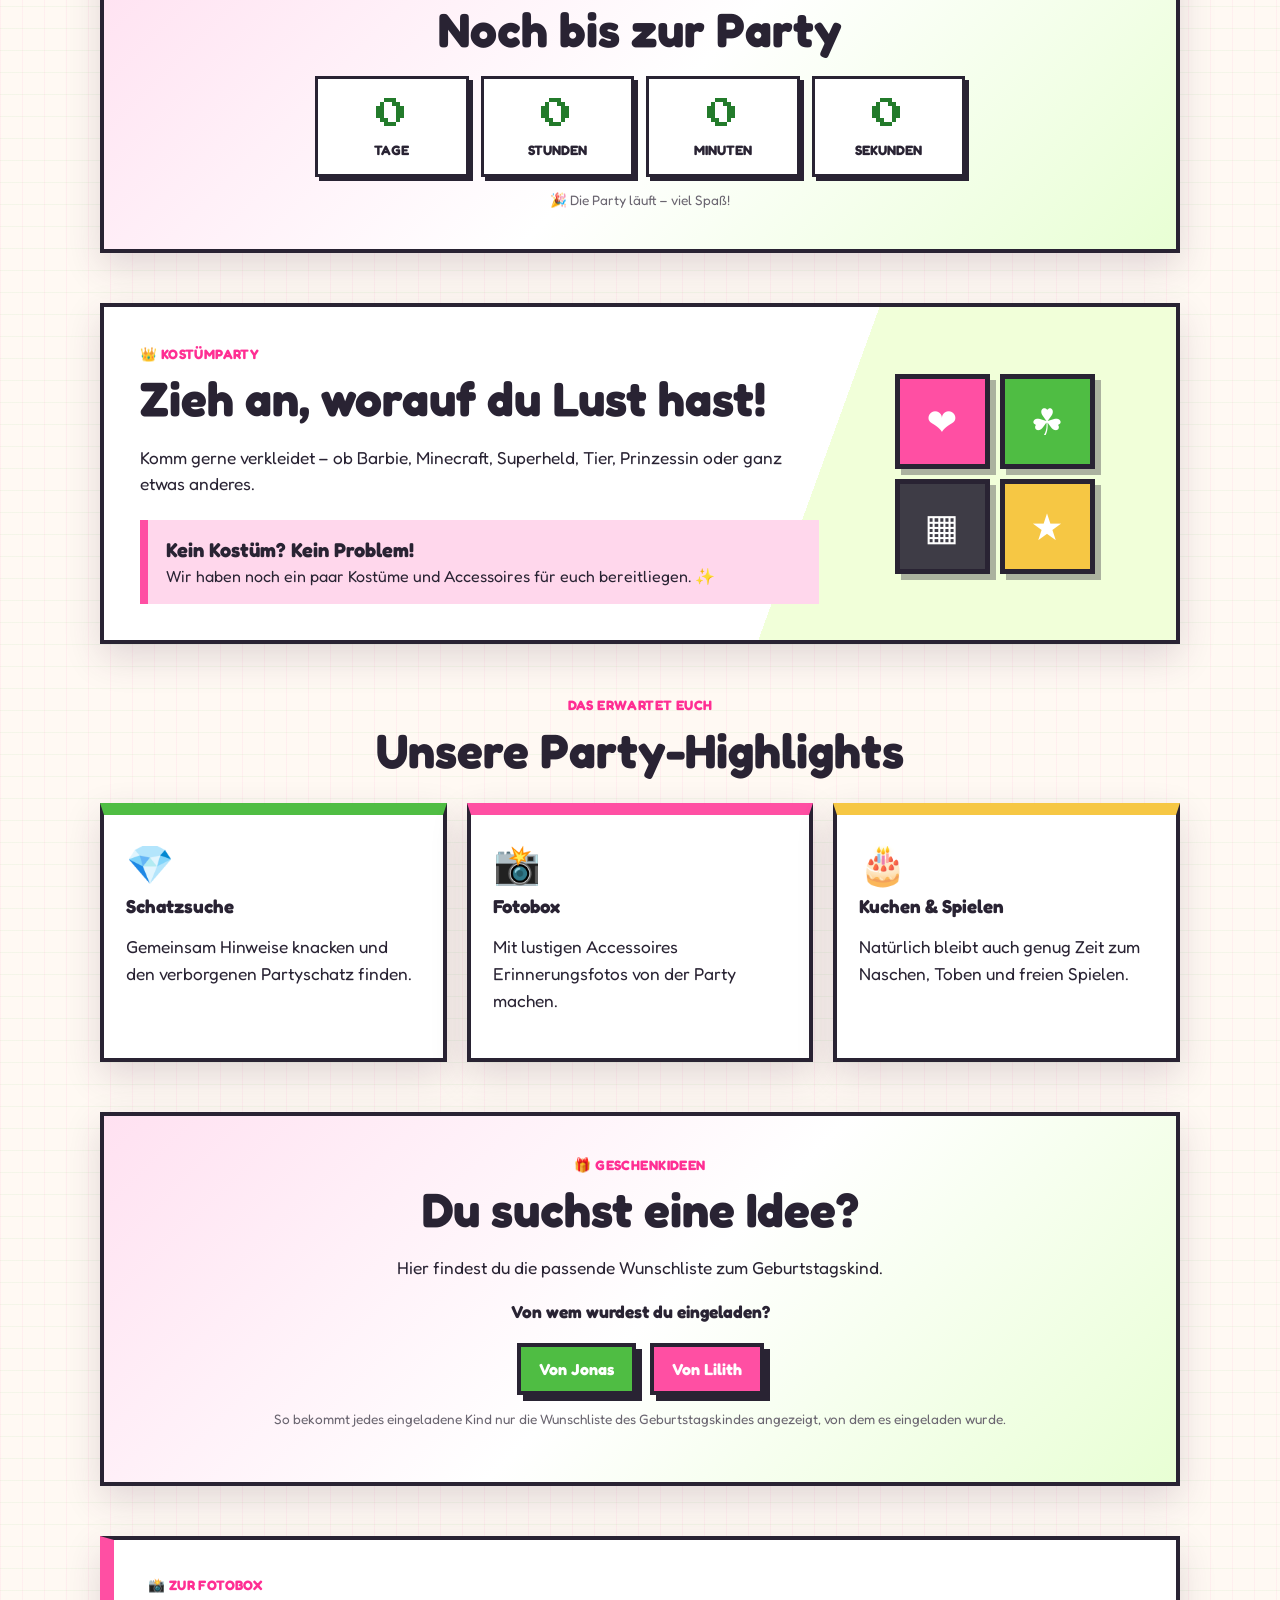
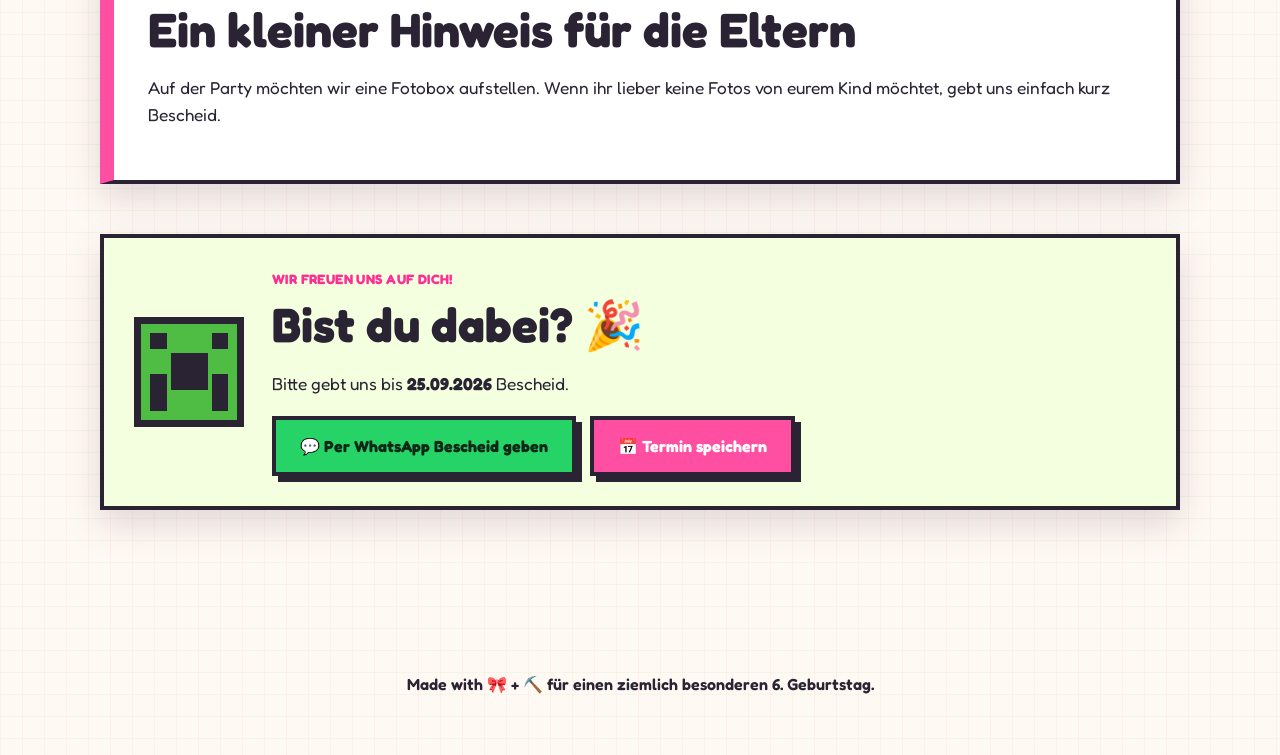
==== commit 2d52db0c: "update" ====
--- a/index.html
+++ b/index.html
@@ -6,6 +6,76 @@
   <meta name="theme-color" content="#ff4fa3">
   <title>Lilith & Jonas werden 6!</title>
   <link rel="stylesheet" href="style.css">
+
+  <style>
+    .countdown-box {
+      margin: 24px 0 0;
+      padding: 24px;
+      text-align: center;
+      background: linear-gradient(135deg, #ffe1f1, #ffffff 52%, #e8ffd4);
+      border: 4px solid var(--ink);
+      box-shadow: var(--shadow);
+    }
+
+    .countdown-box h2 {
+      margin-bottom: 18px;
+    }
+
+    .countdown-grid {
+      display: grid;
+      grid-template-columns: repeat(4, minmax(70px, 1fr));
+      gap: 12px;
+      max-width: 650px;
+      margin: 0 auto;
+    }
+
+    .countdown-item {
+      padding: 16px 8px;
+      background: #fff;
+      border: 3px solid var(--ink);
+      box-shadow: 4px 4px 0 var(--ink);
+    }
+
+    .countdown-number {
+      display: block;
+      font-family: "Press Start 2P", monospace;
+      font-size: clamp(1.25rem, 4vw, 2rem);
+      color: var(--green-dark);
+      line-height: 1.2;
+    }
+
+    .countdown-label {
+      display: block;
+      margin-top: 8px;
+      font-size: .85rem;
+      font-weight: 700;
+      text-transform: uppercase;
+    }
+
+    .rsvp-actions {
+      display: flex;
+      flex-wrap: wrap;
+      gap: 14px;
+      margin-top: 18px;
+    }
+
+    .whatsapp-btn {
+      background: #25D366;
+      color: #102718;
+    }
+
+    @media (max-width: 560px) {
+      .countdown-grid {
+        grid-template-columns: repeat(2, 1fr);
+      }
+
+      .rsvp-actions .cta {
+        width: 100%;
+        text-align: center;
+      }
+    }
+  </style>
+
 </head>
 <body>
   <div class="pixel-sky" aria-hidden="true"></div>
@@ -44,6 +114,32 @@
       <a class="cta primary" href="geburtstag.ics">
         📅 Termin in Kalender eintragen
       </a>
+    </section>
+
+    <section class="countdown-box" aria-live="polite">
+      <span class="eyebrow">⏳ Der Countdown läuft</span>
+      <h2>Noch bis zur Party</h2>
+
+      <div class="countdown-grid">
+        <div class="countdown-item">
+          <span class="countdown-number" id="countdown-days">--</span>
+          <span class="countdown-label">Tage</span>
+        </div>
+        <div class="countdown-item">
+          <span class="countdown-number" id="countdown-hours">--</span>
+          <span class="countdown-label">Stunden</span>
+        </div>
+        <div class="countdown-item">
+          <span class="countdown-number" id="countdown-minutes">--</span>
+          <span class="countdown-label">Minuten</span>
+        </div>
+        <div class="countdown-item">
+          <span class="countdown-number" id="countdown-seconds">--</span>
+          <span class="countdown-label">Sekunden</span>
+        </div>
+      </div>
+
+      <p id="countdown-message" class="tiny">Bis zum 02.10.2026 um 15:00 Uhr 🎉</p>
     </section>
 
     <section class="split-section costume">
@@ -138,6 +234,15 @@
         <span class="eyebrow">Wir freuen uns auf dich!</span>
         <h2>Bist du dabei? 🎉</h2>
         <p>Bitte gebt uns bis <strong>25.09.2026</strong> Bescheid.</p>
+
+        <div class="rsvp-actions">
+          <a class="cta whatsapp-btn" id="whatsapp-rsvp" href="#" target="_blank" rel="noopener noreferrer">
+            💬 Per WhatsApp Bescheid geben
+          </a>
+          <a class="cta primary" href="geburtstag.ics">
+            📅 Termin speichern
+          </a>
+        </div>
       </div>
     </section>
   </main>
@@ -167,6 +272,77 @@
       title.textContent = "Geschenkideen für Lilith";
       text.textContent = "Du wurdest von Lilith eingeladen? Dann findest du hier ihre Wunschliste.";
     }
+
+    // ===== Countdown =====
+    // 02.10.2026, 15:00 Uhr in Deutschland (CEST / UTC+2)
+    const partyStart = new Date("2026-10-02T15:00:00+02:00");
+
+    const daysEl = document.getElementById("countdown-days");
+    const hoursEl = document.getElementById("countdown-hours");
+    const minutesEl = document.getElementById("countdown-minutes");
+    const secondsEl = document.getElementById("countdown-seconds");
+    const countdownMessage = document.getElementById("countdown-message");
+
+    function updateCountdown() {
+      const now = new Date();
+      let distance = partyStart.getTime() - now.getTime();
+
+      if (distance <= 0) {
+        daysEl.textContent = "0";
+        hoursEl.textContent = "0";
+        minutesEl.textContent = "0";
+        secondsEl.textContent = "0";
+        countdownMessage.textContent = "🎉 Die Party läuft – viel Spaß!";
+        return;
+      }
+
+      const day = 1000 * 60 * 60 * 24;
+      const hour = 1000 * 60 * 60;
+      const minute = 1000 * 60;
+
+      const days = Math.floor(distance / day);
+      distance %= day;
+
+      const hours = Math.floor(distance / hour);
+      distance %= hour;
+
+      const minutes = Math.floor(distance / minute);
+      distance %= minute;
+
+      const seconds = Math.floor(distance / 1000);
+
+      daysEl.textContent = days;
+      hoursEl.textContent = String(hours).padStart(2, "0");
+      minutesEl.textContent = String(minutes).padStart(2, "0");
+      secondsEl.textContent = String(seconds).padStart(2, "0");
+    }
+
+    updateCountdown();
+    setInterval(updateCountdown, 1000);
+
+    // ===== WhatsApp-Zusage =====
+    // HIER DEINE NUMMER EINTRAGEN:
+    // Beispiel Deutschland: 491701234567
+    // Wichtig: ohne +, ohne Leerzeichen, ohne führende 0.
+    const whatsappNumber = "491735838045";
+
+    const whatsappButton = document.getElementById("whatsapp-rsvp");
+
+    let invitedBy = "";
+    if (kind === "jonas") {
+      invitedBy = " Jonas";
+    } else if (kind === "lilith") {
+      invitedBy = " Lilith";
+    }
+
+    const whatsappText =
+      "Hallo 😊%0A%0A" +
+      "wir möchten für die Geburtstagsparty von Lilith & Jonas am 02.10.2026 zusagen." +
+      (invitedBy ? "%0AWir wurden von" + invitedBy + " eingeladen." : "") +
+      "%0A%0ALiebe Grüße";
+
+    whatsappButton.href = "https://wa.me/" + whatsappNumber + "?text=" + whatsappText;
+
   </script>
 
 </body>
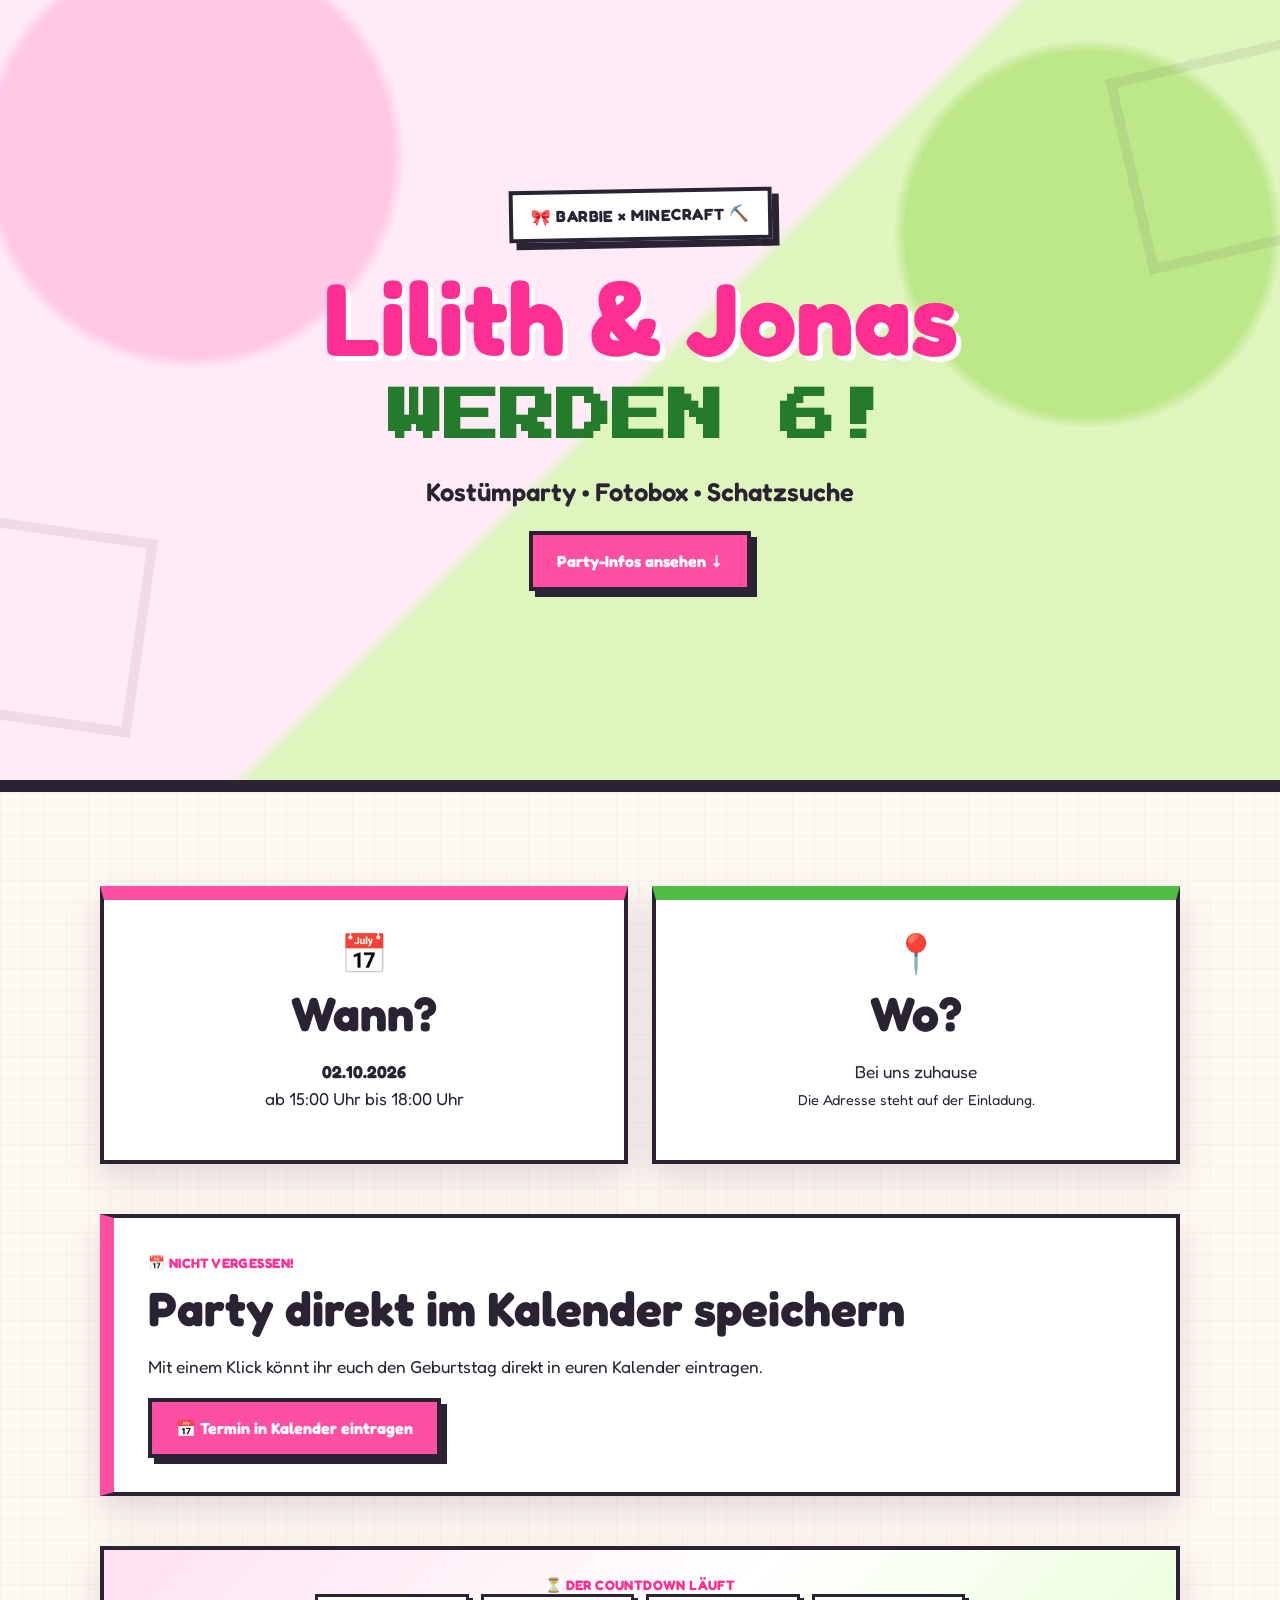
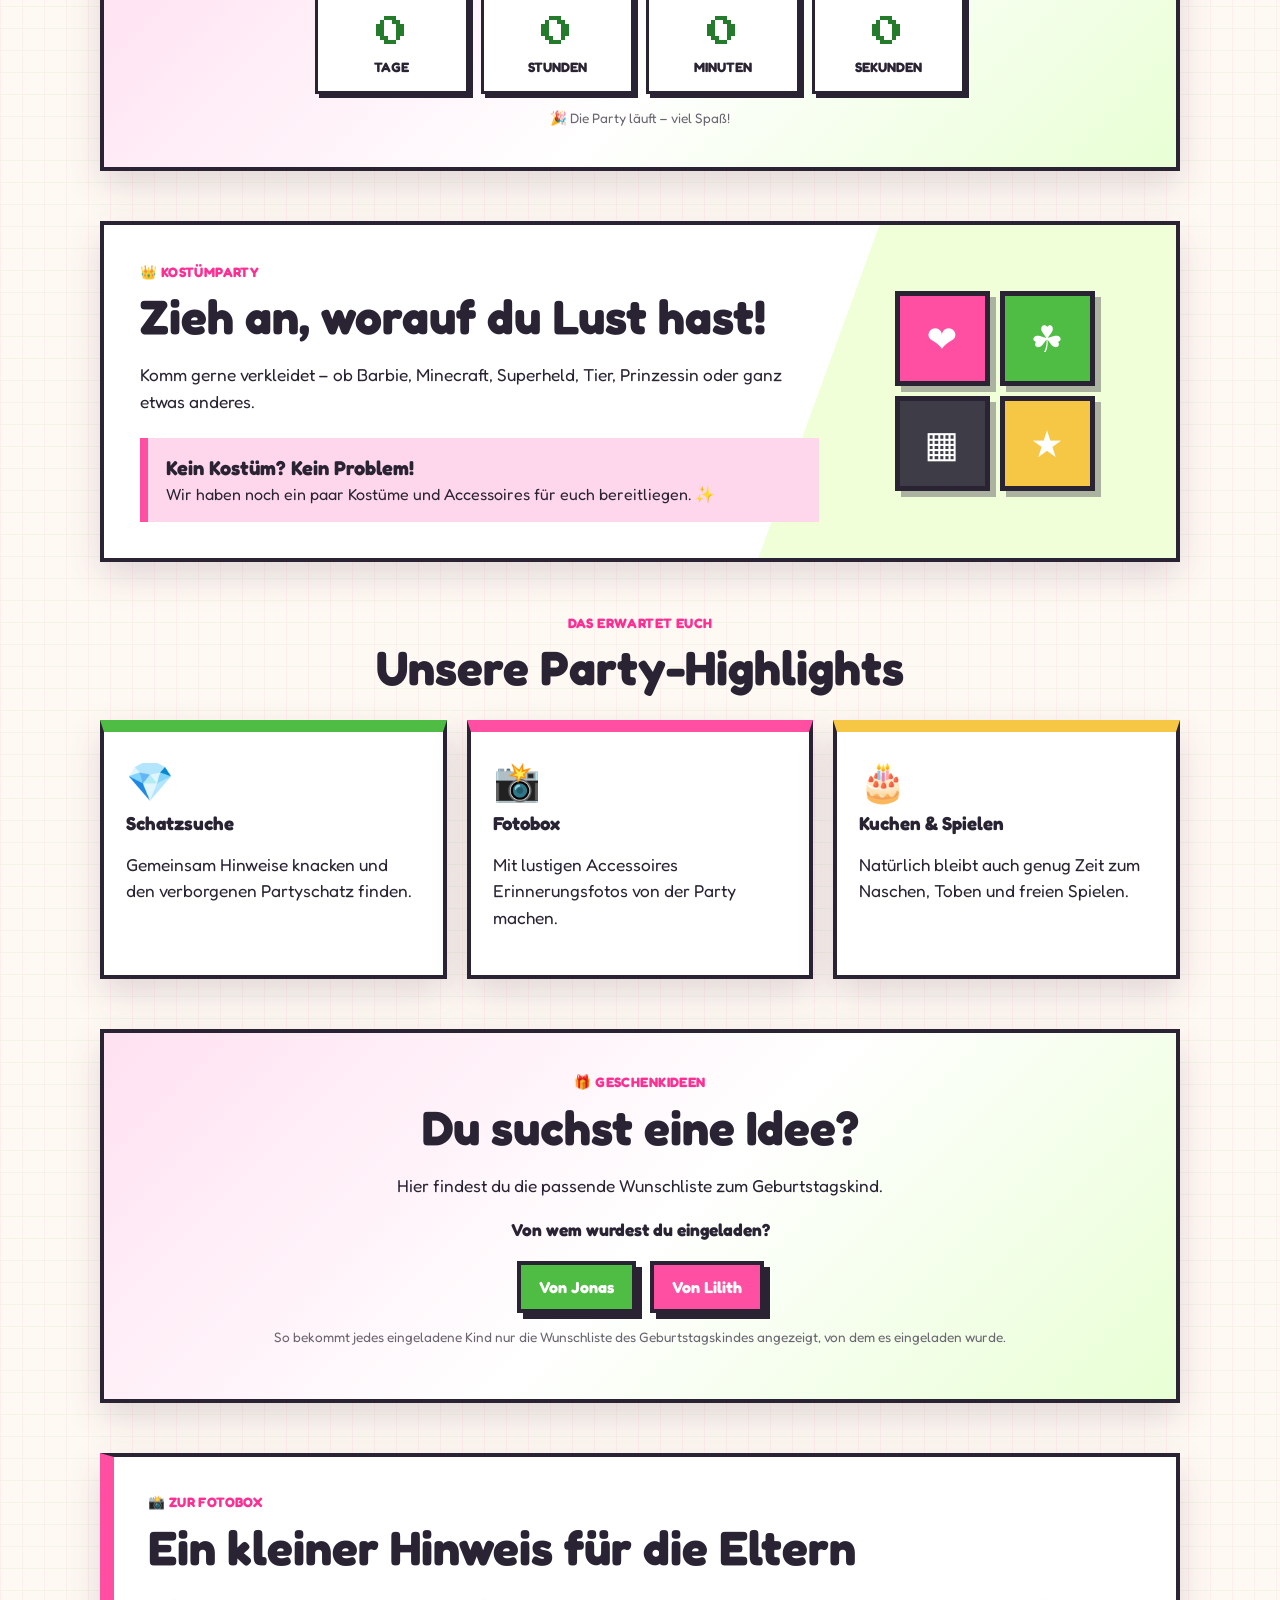
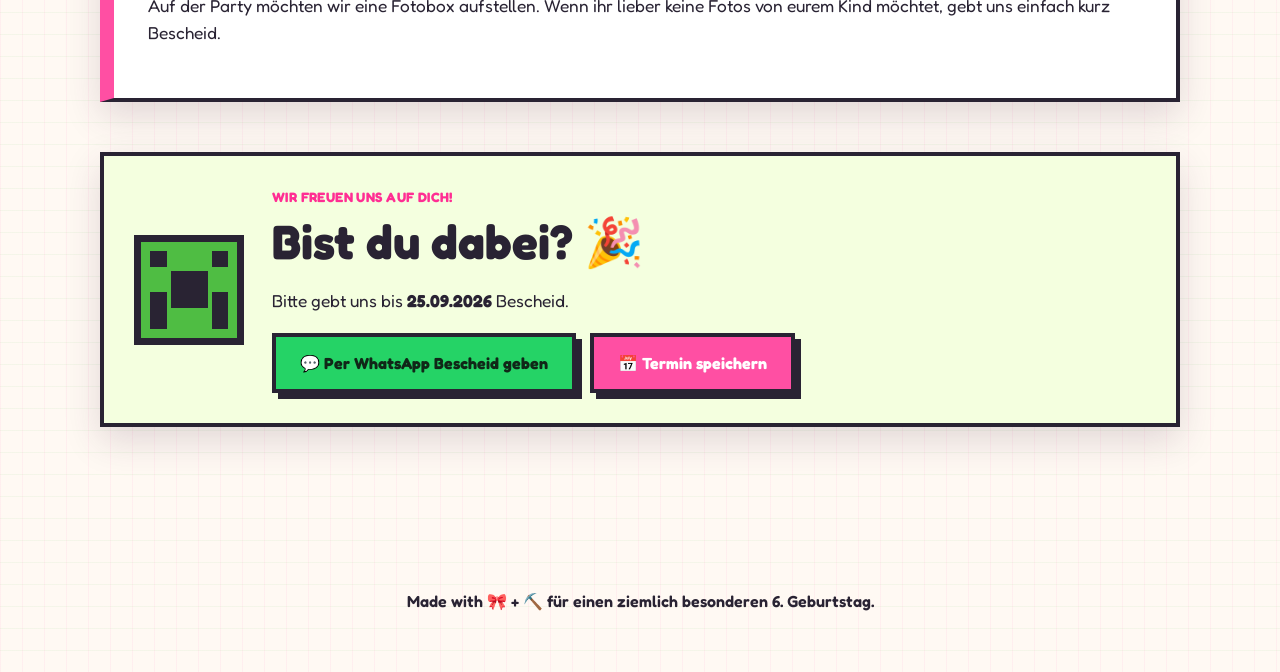
==== commit 5408cf3c: "update" ====
--- a/index.html
+++ b/index.html
@@ -118,8 +118,6 @@
 
     <section class="countdown-box" aria-live="polite">
       <span class="eyebrow">⏳ Der Countdown läuft</span>
-      <h2>Noch bis zur Party</h2>
-
       <div class="countdown-grid">
         <div class="countdown-item">
           <span class="countdown-number" id="countdown-days">--</span>
@@ -337,7 +335,7 @@
 
     const whatsappText =
       "Hallo 😊%0A%0A" +
-      "wir möchten für die Geburtstagsparty von Lilith & Jonas am 02.10.2026 zusagen." +
+      "wir möchten für die Geburtstagsparty von Lilith und Jonas am 02.10.2026 zusagen." +
       (invitedBy ? "%0AWir wurden von" + invitedBy + " eingeladen." : "") +
       "%0A%0ALiebe Grüße";
 
